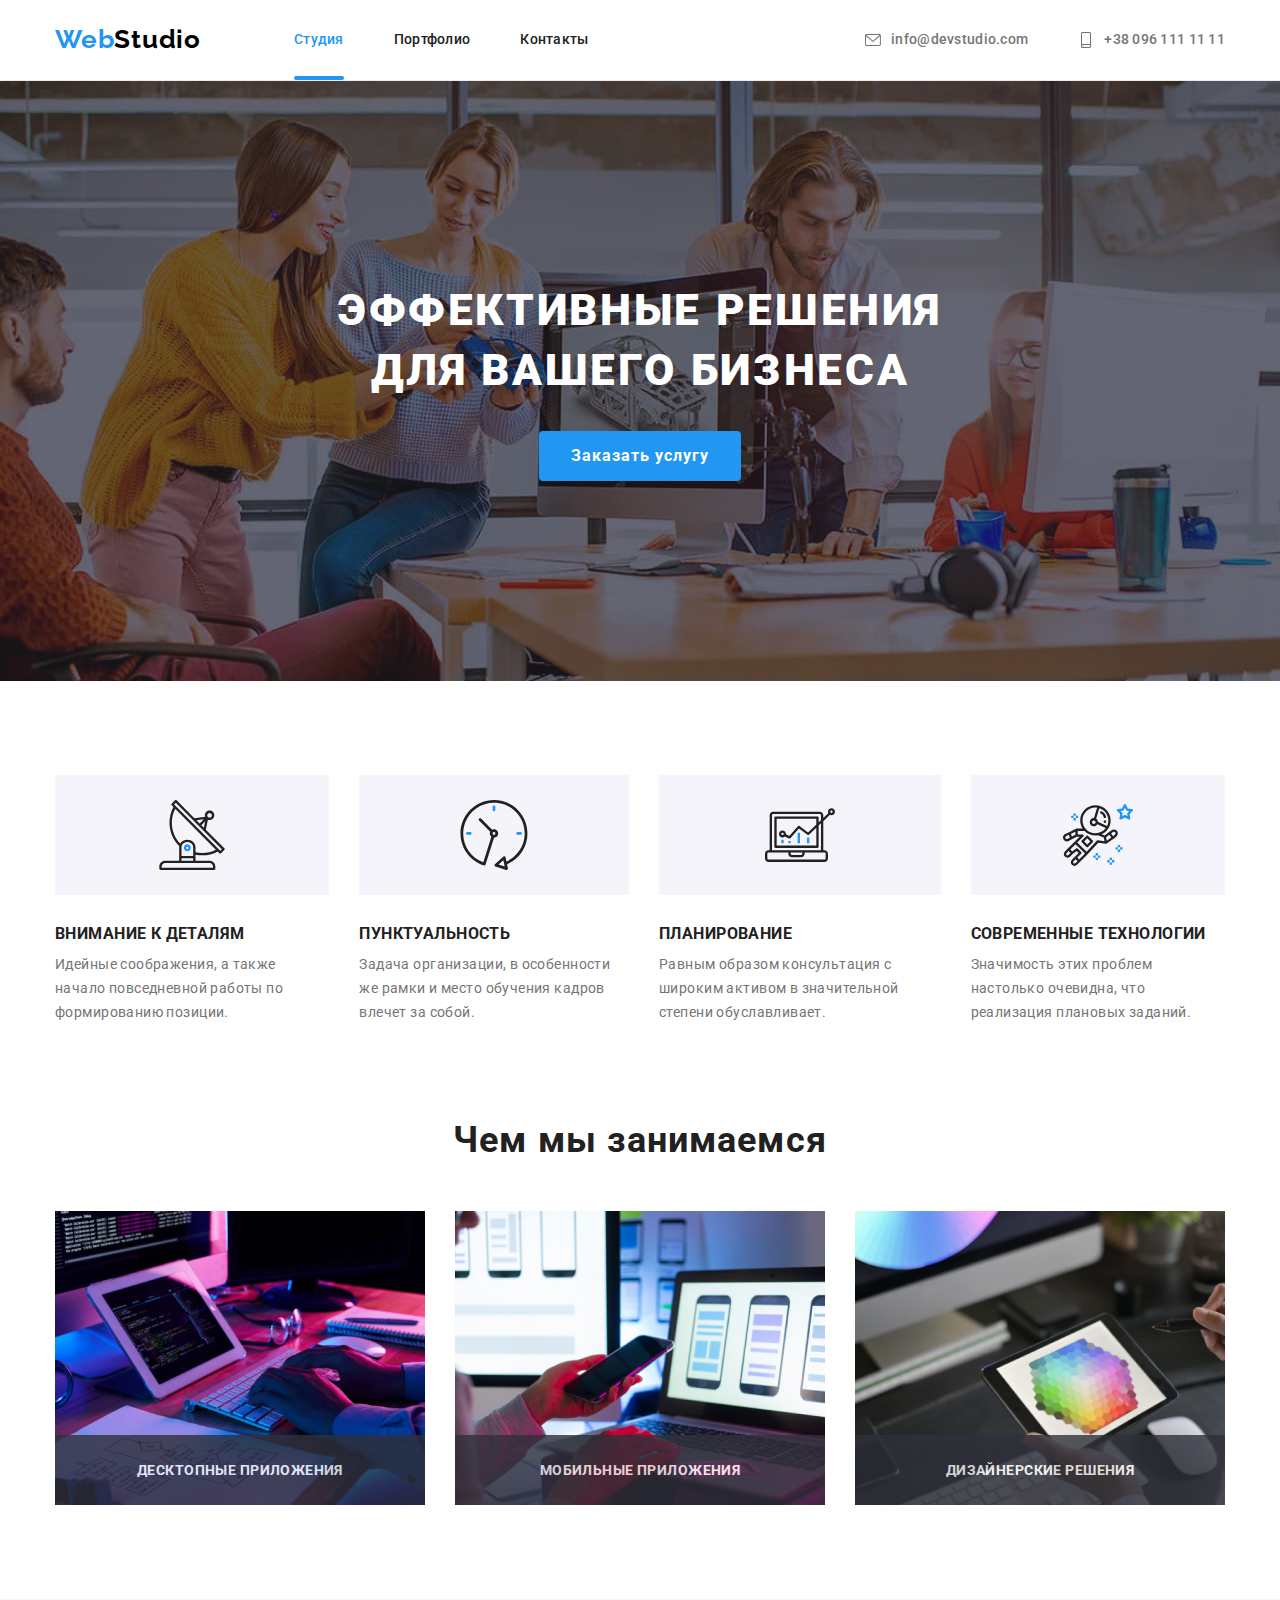
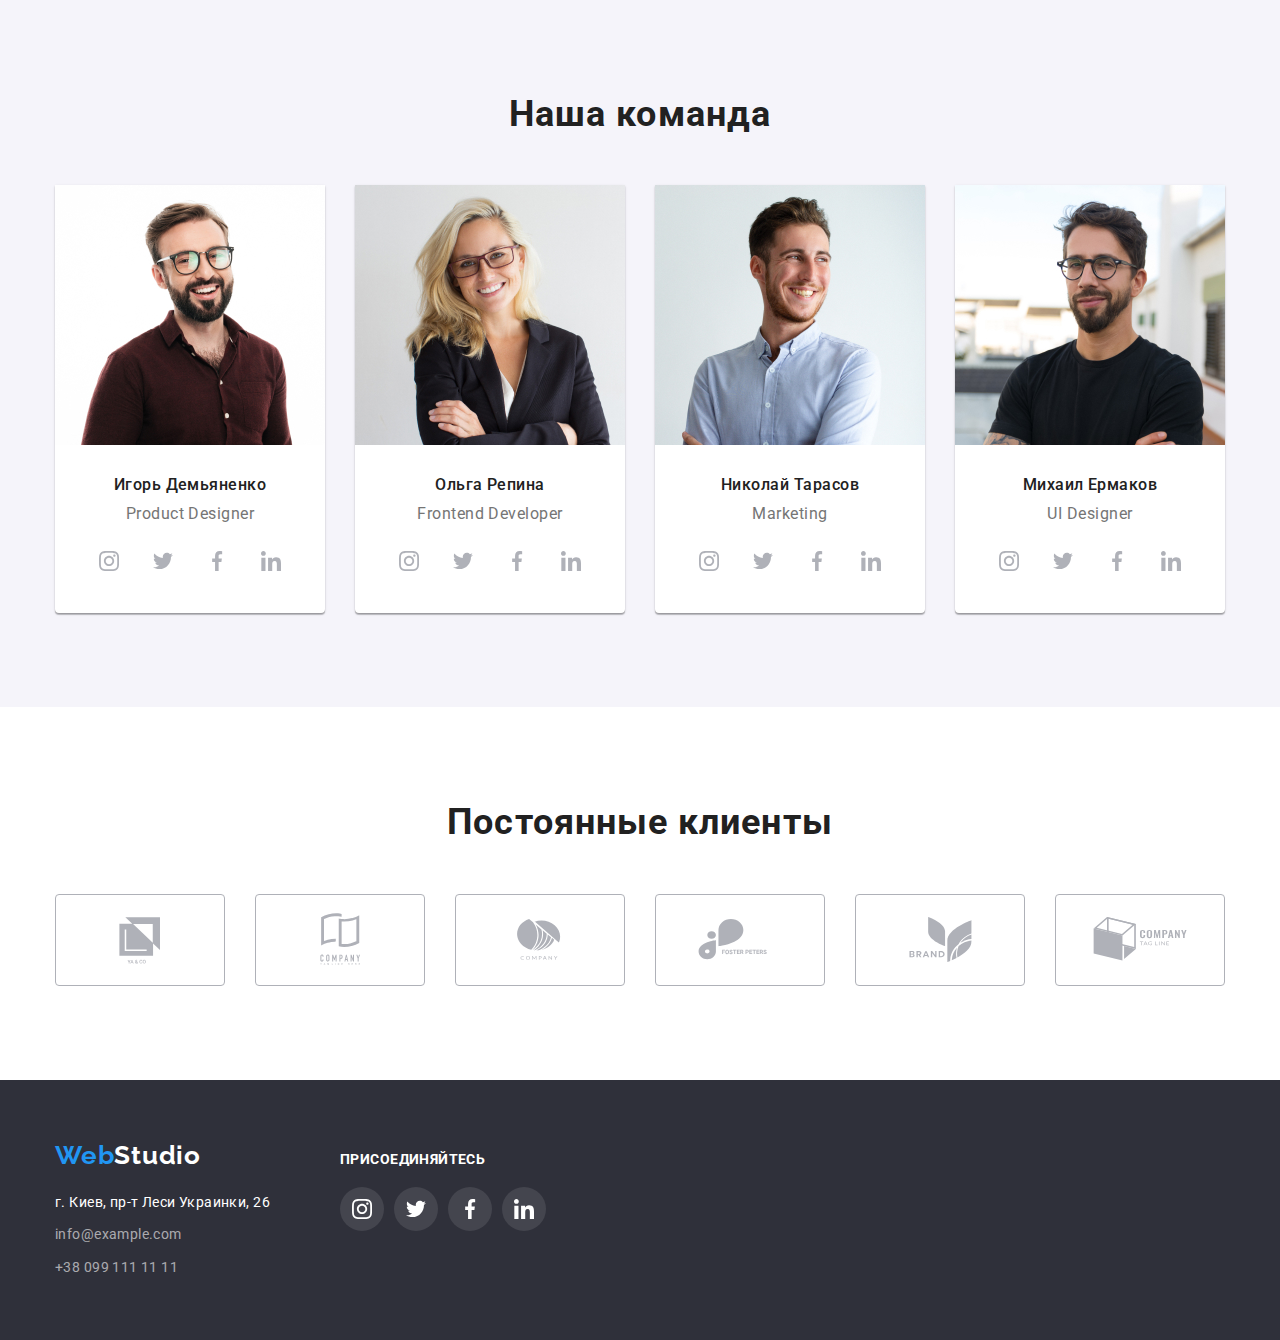
==== index.html @ cfa15c28 "transport date" ====
<!DOCTYPE html>
<html lang="en">
<head>
    <meta charset="UTF-8">
    <meta http-equiv="X-UA-Compatible" content="IE=edge">
    <meta name="viewport" content="width=device-width, initial-scale=1.0">
    <title>Document</title>
    <link rel="preconnect" href="https://fonts.googleapis.com">
    <link rel="preconnect" href="https://fonts.gstatic.com" crossorigin>
    <link rel="preconnect" href="https://fonts.gstatic.com" crossorigin><link href="https://fonts.googleapis.com/css2?family=Raleway:wght@700&family=Roboto:wght@400;500;700;900&display=swap" rel="stylesheet">
    <link rel="stylesheet" href="https://cdnjs.cloudflare.com/ajax/libs/modern-normalize/1.1.0/modern-normalize.min.css">
    <link rel="stylesheet" href="./css/style.css">
</head>
<body>
   
    
    <!-- Шапка сайта -->
        <header class="header">
            <div class="nav container">
                <nav>
                    <a href="./" class="logo logo-container">Web<span class="logo-black">Studio</span></a>
                
            
                <ul class="navi list">
                    <li class="item"><a href="./index.html" class="navi-link active">Студия</a></li>
                    <li class="item"><a href="./portfolio.html" class="navi-link">Портфолио</a></li>
                    <li class="item"><a href="" class="navi-link">Контакты</a></li>
                </ul>
            </nav>
                <ul class="contakts list">
                    <li class="item">
                        <a href="" class="contakts-link list"> 
                        <svg class="contakts-link-icon envelope"><use href="./images/symbol-defs.svg#envelope"></use></svg> info@devstudio.com</a>
                    </li>
                    <lI class="item">
                        <a href="" class="contakts-link list">
                            <svg class="contakts-link-icon smartphone"><use href="./images/symbol-defs.svg#smartphone"></use></svg>
                             +38 096 111 11 11</a>
                        </lI>
                </ul>
               
            </div>
    </header>
<main>

    <!-- Картинка з кнопкой -->
<section class="hero">
    <div class="container">
        <h1 class="hero-title">Эффективные решения для вашего бизнеса</h1>
    <button title="button" class="hero-button" data-modal-open>Заказать услугу</button>
    </div>
</section>

<!--  Токо текст -->
<section class="section">
<div class="container">
    <h2 class="section-title invisible">Особености</h2>
    <ul class="feature list">
        <li class="feature-item">
            <div class="feature-block"><svg class="feature-block-pictures"><use href="./images/symbol-defs.svg#antenna"></use></svg></div>
            <h3 class="feature-title">Внимание к деталям</h3>
            <p class="feature-tekst">Идейные соображения, а также начало повседневной работы по формированию позиции.</p>
        </li>
        <li class="feature-item">
            <div class="feature-block"><svg class="feature-block-pictures"><use href="./images/symbol-defs.svg#clock"></use></svg></div>
            <h3 class="feature-title">Пунктуальность</h3>
            <p class="feature-tekst">Задача организации, в особенности же рамки и место обучения кадров влечет за собой.</p>
        </li>
        <li class="feature-item">
            <div class="feature-block"><svg class="feature-block-pictures"><use href="./images/symbol-defs.svg#diagram"></use></svg></div>
            <h3 class="feature-title">Планирование</h3>
            <p class="feature-tekst">Равным образом консультация с широким активом в значительной степени обуславливает.</p>
        </li>
        <li class="feature-item">
            <div class="feature-block"><svg class="feature-block-pictures"><use href="./images/symbol-defs.svg#astronaut"></use></svg></div>
            <h3 class="feature-title">Современные технологии</h3>
            <p class="feature-tekst">Значимость этих проблем настолько очевидна, что реализация плановых заданий.</p>
        </li>
    </ul>
</div>

</section>
<!-- Заголовок і фотки -->
<section class="section works-section">
    <div class="container">
        <h2 class="section-title">Чем мы занимаемся</h2>
    <ul class="work list">
        <li class="work-item">
            <img src="./images/img1.1.jpg" alt="робота з компютером" width="370">
            <h3 class="work-text">Десктопные приложения</h3>
        </li>
        <li class="work-item">
            <img src="./images/img1.2.jpg" alt="робота з телефоном" width="370">
            <h3 class="work-text">Мобильные приложения</h3>
        </li>
        <li class="work-item">
            <img src="./images/img1.3.jpg" alt="робота з планшетом" width="370">
            <h3 class="work-text">Дизайнерские решения</h3>
        </li>
    </ul>
    </div>
</section>
<!--  Заголовок з фотками і текстом -->
<section class="section team-section">
    <div class="container">
    <h2 class="section-title">Наша команда</h2>
    <ul class="team list">
        <li class="team-person"><img src="./images/img2.1.jpg" alt="Фото мужчини" width="270">
            <div class="team-container">
                <h3 class="team-title">Игорь Демьяненко</h3>
                <p class="team-text">Product Designer</p>
                <ul class="team-link list">
                    <li class="team-link-list">
                        <a href="" class="social-link">
                        <svg class="team-link-icon"><use href="./images/symbol-defs.svg#instagram"></use></svg>
                    </a></li>
                    <li class="team-link-list">
                        <a href="" class="social-link">
                        <svg class="team-link-icon"><use href="./images/symbol-defs.svg#twitter"></use></svg>
                    </a></li>
                    <li class="team-link-list">
                        <a href="" class="social-link">
                        <svg class="team-link-icon"><use href="./images/symbol-defs.svg#facebook"></use></svg>
                    </a></li>
                    <li class="team-link-list">
                        <a href="" class="social-link">
                        <svg class="team-link-icon"><use href="./images/symbol-defs.svg#linkedin"></use></svg>
                    </a></li>
                </ul>
            </div>
            
        </li>
        <li class="team-person"><img src="./images/img2.2.jpg" alt="Фото женшини" width="270">
            <div class="team-container"><h3 class="team-title">Ольга Репина</h3>
            <p class="team-text">Frontend Developer</p>
            <ul class="team-link list">
                <li class="team-link-list">
                    <a href="" class="social-link">
                    <svg class="team-link-icon"><use href="./images/symbol-defs.svg#instagram"></use></svg>
                </a></li>
                <li class="team-link-list">
                    <a href="" class="social-link">
                    <svg class="team-link-icon"><use href="./images/symbol-defs.svg#twitter"></use></svg>
                </a></li>
                <li class="team-link-list">
                    <a href="" class="social-link">
                    <svg class="team-link-icon"><use href="./images/symbol-defs.svg#facebook"></use></svg>
                </a></li>
                <li class="team-link-list">
                    <a href="" class="social-link">
                    <svg class="team-link-icon"><use href="./images/symbol-defs.svg#linkedin"></use></svg>
                </a></li>
            </ul>
        </div>
        </li>
        <li class="team-person"><img src="./images/img2.3.jpg" alt="Фото мужчини" width="270">
            <div class="team-container"><h3 class="team-title">Николай Тарасов</h3>
            <p class="team-text">Marketing</p>
            <ul class="team-link list">
                <li class="team-link-list">
                    <a href="" class="social-link">
                    <svg class="team-link-icon"><use href="./images/symbol-defs.svg#instagram"></use></svg>
                </a></li>
                <li class="team-link-list">
                    <a href="" class="social-link">
                    <svg class="team-link-icon"><use href="./images/symbol-defs.svg#twitter"></use></svg>
                </a></li>
                <li class="team-link-list">
                    <a href="" class="social-link">
                    <svg class="team-link-icon"><use href="./images/symbol-defs.svg#facebook"></use></svg>
                </a></li>
                <li class="team-link-list">
                    <a href="" class="social-link">
                    <svg class="team-link-icon"><use href="./images/symbol-defs.svg#linkedin"></use></svg>
                </a></li>
            </ul>
        </div>
        </li>
        <li class="team-person"><img src="./images/img2.4.jpg" alt="Фото мужчини" width="270">
            <div class="team-container"><h3 class="team-title">Михаил Ермаков</h3>
            <p class="team-text">UI Designer</p>
            <ul class="team-link list">
                <li class="team-link-list">
                    <a href="" class="social-link">
                    <svg class="team-link-icon"><use href="./images/symbol-defs.svg#instagram"></use></svg>
                </a></li>
                <li class="team-link-list">
                    <a href="" class="social-link">
                    <svg class="team-link-icon"><use href="./images/symbol-defs.svg#twitter"></use></svg>
                </a></li>
                <li class="team-link-list">
                    <a href="" class="social-link">
                    <svg class="team-link-icon"><use href="./images/symbol-defs.svg#facebook"></use></svg>
                </a></li>
                <li class="team-link-list">
                    <a href="" class="social-link">
                    <svg class="team-link-icon"><use href="./images/symbol-defs.svg#linkedin"></use></svg>
                </a></li>
            </ul>
        </div>
        </li>
    </ul>
    </div>
</section>

<!--  Наши клиенти -->
<section class="section">
    <div class="container">
        <h2 class="section-title">Постоянные клиенты</h2>
    <ul class="clients list">
        <li class="clients-link">
            <a href="" class="clients-ref">
                <svg class="clients-link-icon"><use href="./images/symbol-defs.svg#Client1"></use></svg>
            </a>
        </li>
        <li class="clients-link"><a href="" class="clients-ref"><svg class="clients-link-icon"><use href="./images/symbol-defs.svg#Client2"></use></svg></a></li>
        <li class="clients-link"><a href="" class="clients-ref"><svg class="clients-link-icon"><use href="./images/symbol-defs.svg#Client3"></use></svg></a></li>
        <li class="clients-link"><a href="" class="clients-ref"><svg class="clients-link-icon"><use href="./images/symbol-defs.svg#Client4"></use></svg></a></li>
        <li class="clients-link"><a href="" class="clients-ref"><svg class="clients-link-icon"><use href="./images/symbol-defs.svg#Client5"></use></svg></a></li>
        <li class="clients-link"><a href="" class="clients-ref"><svg class="clients-link-icon"><use href="./images/symbol-defs.svg#Client6"></use></svg></a></li>
    </ul>
    </div>
</section>
<div class="backdrop is-hidden" data-modal>
    <div class="modal">
        <button class="button-close" data-modal-close>X</button>
    </div>
</div>

</main>
<footer class="footer">
    <div class="container adresa-link">
        <div>
        <a href="./" class="logo">Web<span class="logo-white">Studio</span></a>
        <address>
        <ul class="contakts list">
            <li class="contakts-item-adress"><a href="https://www.google.com/maps/place/Lesi+Ukrainky+Blvd,+26,+Kyiv,+Ukraina,+02000/@50.4265807,30.5383858,17z/data=!3m1!4b1!4m5!3m4!1s0x40d4cf0e033ecbe9:0x57a4dffefec77da0!8m2!3d50.4265807!4d30.5383858" target="_blank" rel="noreferrer noopener" class="contakts-footer adress list">г. Киев, пр-т Леси Украинки, 26</a></li>
            <li class="contakts-item"><a href="" class="contakts-footer list">info@example.com</a></li> 
            <li class="contakts-item"><a href="" class="contakts-footer list">+38 099 111 11 11</a></li>
        </ul>
    </address>
    </div>
        <div class="link"> 
        <p class="link-title">присоединяйтесь</p>
        <ul class="link-list list">
            <li class="link-list-item"><a href="" class="link-list-ref"><svg class="link-list-icon"><use href="./images/symbol-defs.svg#instagram"></use></svg></a></li>
            <li class="link-list-item"><a href="" class="link-list-ref"><svg class="link-list-icon"><use href="./images/symbol-defs.svg#twitter"></use></svg></a></li>
            <li class="link-list-item"><a href="" class="link-list-ref"><svg class="link-list-icon"><use href="./images/symbol-defs.svg#facebook"></use></svg></a></li>
            <li class="link-list-item"><a href="" class="link-list-ref"><svg class="link-list-icon"><use href="./images/symbol-defs.svg#linkedin"></use></svg></a></li>
        </ul>
        </div>
    </div>
    </footer>
    <script src="./modal.js"></script>
</body>
</html>
---- css/style.css ----
html{
    box-sizing: border-box;
}


:root{
    --primary-text-color: #212121;
    --second-text-color: #757575;
    --white-color: #FFFFFF;
    --acent-color: #2196F3;
    --logo-color: #000000;
    --bgc-color: #F5F4FA;
    --bgc-footer-color: #2F303A;
    --bgc-up-color: #2F303A;
}
/* Одиніз цветов логотипа #000000 */

/* Цвет основного текста #212121  */

/* Цвет вторичногоо текста  #757575 */

/* Цвет акцентированого текста #2196F3   */

/* Белий текст  #FFFFFF */

/* Акцентируваний фон #2196F3  */

/* Основной фон #F5F4FA */
h1,h2,h3,h4,h5,h6,p,ul,li,a{
    margin: 0;
    padding: 0;
}
body {
    color: var(--primary-text-color);
    background-color: var(--white-color);
    font-family: Roboto, sans-serif;
    font-size: 14px;
    letter-spacing: 0.03em;
    
}

.list{
    list-style: none;
    text-decoration: none;
}

.container{
    width: 1200px;
    padding-left: 15px;
    padding-right: 15px;
    /* outline: 2px red solid; */
    margin-left: auto;
    margin-right: auto;
    
}

/* Header */
.header{
    border-bottom: 1px solid #ECECEC;
}
.nav, header nav{
    display: flex;
}
/* logo */
.logo{
    color:  var(--acent-color);
    font-family: 'Raleway';
    font-weight: 700;
    font-size: 26px;
    line-height: 1.19;
    text-decoration: none;
    letter-spacing: 0.03em;
}


.logo-black{
    color: var(--logo-color);
    
}

.logo-container{
    margin-right: 93px;
}

header .logo{
    padding-top: 24px;
    padding-bottom: 25px;
}


/* site nav */
.navi{
    display: flex;
}

.navi-link{
    color: var(--primary-text-color);
    font-weight: 500;
    line-height: 1.14;
    letter-spacing: 0.02em;
    text-decoration: none;
    
    padding-top: 32px;
    padding-bottom: 32px;
    display: block;

    transition: color 250ms cubic-bezier(0.4, 0, 0.2, 1);
}


.navi-link:hover,
.navi-link:focus,
.contakts-link:hover,
.contakts-link:focus,
.active{
    color: var(--acent-color);
}

.active::after{
    display: inline-block;
    position: absolute;
    content: "";
    width: 100%;
    height: 4px;
    background-color: var(--acent-color);
    border-radius: 2px;
    bottom: 0;
    left: 0;

}

/* contakts list */
.header .contakts{
    display: flex;
    margin-left: auto;
}

.nav .item:not(:last-child){
    margin-right: 50px;
}

.contakts-link{
    color: var(--second-text-color);
    font-weight: 500;
    line-height: 1.14;
    letter-spacing: 0.02em;

    padding-top: 32px;
    padding-bottom: 32px;
    display: block;
    display: inline-flex;

    transition: color 250ms cubic-bezier(0.4, 0, 0.2, 1);
}

.contakts-link-icon{
width: 16px;
height: 16px;
fill: var(--second-text-color);
margin-right: 10px;

transition: fill 250ms cubic-bezier(0.4, 0, 0.2, 1);
}

.contakts-link:hover .contakts-link-icon,
.contakts-link:focus .contakts-link-icon
{
    fill: var(--acent-color);
}

.item{
    display: flex;
    position: relative;
}

/* Footer */

.footer{
    background-color: var(--bgc-footer-color);
    padding-top: 60px;
    padding-bottom: 60px;
    display: flex;
}

.logo-white{
    color: var(--white-color);
}

.opis {
    color: rgba(255, 255, 255, 0.6);
    line-height: 1.71;
    letter-spacing: 0.03em;
}

.contakts-footer{
    color: rgba(255, 255, 255, 0.6);
    font-style: normal;
    line-height: 1.71;
    letter-spacing: 0.03em;
}

.adress{
    color: var(--white-color);
}


/* Index */



/* hero */
.hero{
    background-color: var(--bgc-up-color);
    color: var(--white-color);
    max-width: 1600px;
    margin-left: auto;
    margin-right: auto;
    text-align: center;
    padding: 200px 0;
    /* background-image: url(../images/hero.jpg); */
    background-image: linear-gradient(to right, rgba(47, 48, 58, 0.4), rgba(47, 48, 58, 0.4)), url(../images/hero.jpg);
    background-size: cover;
    background-repeat: no-repeat;
    background-position: center;

}

.hero-title{
font-weight: 900;
font-size: 44px;
line-height: 1.36; 
letter-spacing: 0.06em;
text-transform: uppercase;
margin-left: auto;
margin-right: auto;
width: 696px;
}
.hero-button{
    color: var(--white-color);
    background-color: var(--acent-color);

    font-family: 'Roboto';
font-weight: 700;
font-size: 16px;
line-height: 1.88;
display: flex;
align-items: center;
text-align: center;
letter-spacing: 0.06em;
cursor: pointer;

display: inline-block;
border-radius: 4px;
padding: 10px 32px;
border: 0px;
min-width: 200px;
margin-top: 30px;
}
/* section */

.section-title{
    font-weight: 700;
    font-size: 36px;
    line-height: 1.17;
    text-align: center;
    letter-spacing: 0.03em;
}

.section{
    padding: 94px 0;
}


/* feature */

.feature{
    display: flex;
}

.feature-item:not(:last-child){
    margin-right: 30px;
}

.invisible{
        position: absolute;
        width: 1px;
        height: 1px;
        margin: -1px;
        border: 0;
        padding: 0;
        
        white-space: nowrap;
        clip-path: inset(100%);
        clip: rect(0 0 0 0);
        overflow: hidden;
}

.feature-title{
font-weight: 700;
line-height: 1.14;
text-transform: uppercase;
}

.feature-tekst{
color: var(--second-text-color);
line-height: 1.71;

margin-top: 10px;
}

.feature-block{
    height: 120px;
    margin-bottom: 30px;
    display: flex;
    justify-content: center;
    align-items: center;
    background-color: var(--bgc-color);
}

.feature-block-pictures{
    width: 70px;
    height: 70px;
}
/* work */

.work{
    margin-top: 50px;
    display: flex;
}

.work-item:not(:last-child){
    margin-right: 30px;
}

.works-section{
    padding-top: 0px;
}

img{
    display: block;
    max-width: 100%;
    height: auto;
}
.work-item{
    position: relative;
}
.work-text{
display: flex;
align-items: center;
justify-content: center;
    position: absolute;
width: 100%;
height: 70px;
background-color: var(--bgc-footer-color);
bottom: 0;
left: 0;
opacity: 0.8;

font-family: 'Roboto';
font-style: normal;
font-weight: 700;
font-size: 14px;
line-height: 16px;
letter-spacing: 0.03em;
text-transform: uppercase;

color: var(--white-color);
}

/* Team */

.team-section{
    background-color: var(--bgc-color);
}
.team{
    display: flex;
    margin-top: 50px;
}

.team-title{
font-weight: 500;
font-size: 16px;
line-height: 1.19;
text-align: center;
letter-spacing: 0.03em;
}

.team-container{
padding-top: 30px;
padding-bottom: 30px;
}

.team-text{
    color: var(--second-text-color);
font-size: 16px;
line-height: 1.19;
text-align: center;
letter-spacing: 0.03em;

margin-top: 10px;
} 







/* Portfolio */





.portfolio-button{
    color: var(--primary-text-color);
    background-color:var(--bgc-color);
    cursor: pointer;
    font-family: Roboto;
    font-weight: 500;
    font-size: 16px;
    line-height: 1.6;
    text-align: center;
    letter-spacing: 0.03em;

    border-radius: 4px;
    padding: 6px 22px;
    border: 0px;

    transition: background-color 250ms cubic-bezier(0.4, 0, 0.2, 1), color 250ms cubic-bezier(0.4, 0, 0.2, 1), box-shadow 250ms cubic-bezier(0.4, 0, 0.2, 1);
   }

   .portfolio-item:not(:last-child){
    margin-right: 8px;
   }
   
   .portfolio-button:hover,
   .portfolio-button:focus{
       color: var(--white-color);
    background-color:var(--acent-color);
    box-shadow: 0px 3px 1px rgba(0, 0, 0, 0.1), 0px 1px 2px rgba(0, 0, 0, 0.08), 0px 2px 2px rgba(0, 0, 0, 0.12);
   }
   .galery{
    display: flex;
    flex-wrap: wrap;
    margin-top: 50px;
    gap: 30px;
   }

   .galery-link{
    display: block;
    transition: box-shadow 250ms cubic-bezier(0.4, 0, 0.2, 1);
   }

   .galery-link:hover,
   .galery-link:focus{
    box-shadow: 0px 1px 1px rgba(0, 0, 0, 0.12), 0px 4px 4px rgba(0, 0, 0, 0.06), 1px 4px 6px rgba(0, 0, 0, 0.16);
   }
   .galery-title{
    color: var(--primary-text-color);
   font-weight: 700;
   font-size: 18px;
   line-height: 2;
   letter-spacing: 0.06em;
   }
   
   .galery-text{
    color: var(--second-text-color);
   font-size: 16px;
   line-height: 1.88;
   letter-spacing: 0.03em;

   margin-top: 4px;
   }

   .galery-link:hover .galery-img-text,
   .galery-link:focus .galery-img-text{
    opacity: 0.9;
    transform: translateY(0%);  
   }
   .galery-img-box{
    position: relative;
    overflow: hidden;
   }


   .galery-img-text{
    position: absolute;
    width: 100%;
    height: 294px;
    background-color: var(--acent-color);
    top: 0;
    padding: 63px 24px;
    transform: translateY(100%);
    transition: 250ms cubic-bezier(0.4, 0, 0.2, 1);
    
    font-family: 'Roboto';
    font-style: normal;
    font-weight: 400;
    font-size: 18px;
    line-height: 156%;
    letter-spacing: 0.03em;
    
    color: #FFFFFF;
   }

   .team-person{
    /* outline: 1px red solid; */
    background-color: var(--white-color);
    box-shadow: 0px 1px 3px rgba(0, 0, 0, 0.12), 0px 1px 1px rgba(0, 0, 0, 0.14), 0px 2px 1px rgba(0, 0, 0, 0.2);
    border-radius: 0px 0px 4px 4px;
   }
   .team-person:not(:last-child){
    margin-right: 30px;
   }

   .portfolio{
    display: flex;
    justify-content: center;
    /* outline: 2px red solid; */
   }

   .galery-box:nth-child(3n){
    margin-right: 0px;
   }

   .galery-box-text{
    /* outline: 2px red solid; */
    padding: 20px 24px;
    border-left: 1px solid #EEEEEE;
    border-right: 1px solid #EEEEEE;
    border-bottom: 1px solid #EEEEEE;
   }

   .mtop{
    margin-top: 94px;
   }

   .contakts-item{
    margin-top: 9px;
   }

   .contakts-item-adress{
    margin-top: 20px;
   }

   .team-link-list{
    height: 44px;
    width: 44px;
   }

   .social-link{
    display: flex;
    align-items: center;
    justify-content: center;
    border-radius: 50%;
    width: 100%;
    height: 100%;
    color: #AFB1B8;
    background-color: var(--white-color);

    transition: background-color 250ms cubic-bezier(0.4, 0, 0.2, 1), color 250ms cubic-bezier(0.4, 0, 0.2, 1);
   }

   .social-link:hover,
   .social-link:focus{
    color: #FFFFFF;
    background-color: var(--acent-color);
   }

   .team-link-icon{
    fill: currentColor;
    width: 20px;
    height: 20px;
   }

   .team-link{
    justify-content: center;
    gap: 10px;
    display: flex;
    gap: 10px;
    margin-top: 16px;
   }


   .clients-link{
    box-sizing: border-box;
    margin-top: 50px;

   }



   .clients-link + .clients-link{
    margin-left: 30px;
   }

   .clients-link-icon{
    height: 92px;
    width: 170px;
    fill: currentColor;
   }
   .clients-ref{
    display: flex;
    color: #AFB1B8;
    border: 1px solid #AFB1B8;
    border-radius: 4px;
    width: 170px;
    height: 92px;
    justify-content: center;
    align-items: center;

    transition: border-color 250ms cubic-bezier(0.4, 0, 0.2, 1), color 250ms cubic-bezier(0.4, 0, 0.2, 1);
   }
   .clients-ref:hover,
   .clients-ref:focus{
    color: var(--acent-color);
    border-color: var(--acent-color);
   }

   .clients{
    display: flex;
   }

   .adresa-link{
    align-items: baseline;
    display: flex;
   }

   .link{
    margin-left: 70px;
   }

   .link-title{
    font-family: 'Roboto';
font-style: normal;
font-weight: 700;
font-size: 14px;
line-height: 16px;
letter-spacing: 0.03em;
text-transform: uppercase;

color: #FFFFFF;


   }

   .link-list{
    display: flex;
    justify-content: center;
    align-items: center;
    margin-top: 20px;
   }

   .link-list-item{
    display: flex;
    height: 44px;
    width: 44px;
    background-size: 20px;
    background-repeat: no-repeat;
    background-position: center;
   }

   .link-list-ref{
    display: flex;
    height: 100%;
    width: 100%;
    justify-content: center;
    align-items: center;
    border-radius: 50%;
    background-color: rgba(255, 255, 255, 0.1);

    transition: background-color 250ms cubic-bezier(0.4, 0, 0.2, 1);
   }

   .link-list-ref:hover,
   .link-list-ref:focus{
    background-color: var(--acent-color);
   }

   .link-list-item + .link-list-item{
    margin-left: 10px;
   }

   .link-list-icon{
    display: flex;
    width: 20px;
    height: 20px;
    fill: #FFFFFF;
    justify-content: center;
    align-items: center;
   }

   .backdrop{
    position: fixed;
    top: 0 ;
    left: 0;
    width: 100%;
    height: 100%;
    background-color: rgba(0, 0, 0, 0.2);

    opacity: 1;
    transition: opacity 250ms cubic-bezier(0.4, 0, 0.2, 1);
   }

   
   .backdrop.is-hidden{
    opacity: 0;
    pointer-events: none;
   }

   .backdrop.is-hidden .modal{
    transform: scale(1.1) translate(-50%, -50%);
   }


   .modal{
    min-width: 528px;
    min-height: 581px;
    background-color: var(--white-color);

    position: absolute;
    top: 50%;
    left: 50%;
    transform: scale(1) translate(-50%, -50%);
    transition: transform 250ms cubic-bezier(0.4, 0, 0.2, 1);
   }


   .button-close{
    box-sizing: border-box;

    position: absolute;
    right: 8px;
    top: 8px;
    width: 30px;
    height: 30px;
    border-radius: 50%;
    background-image: url(../images/Ellipse\ 1.svg);
    border: 1px solid rgba(0, 0, 0, 0.1);
    cursor: pointer;
   }
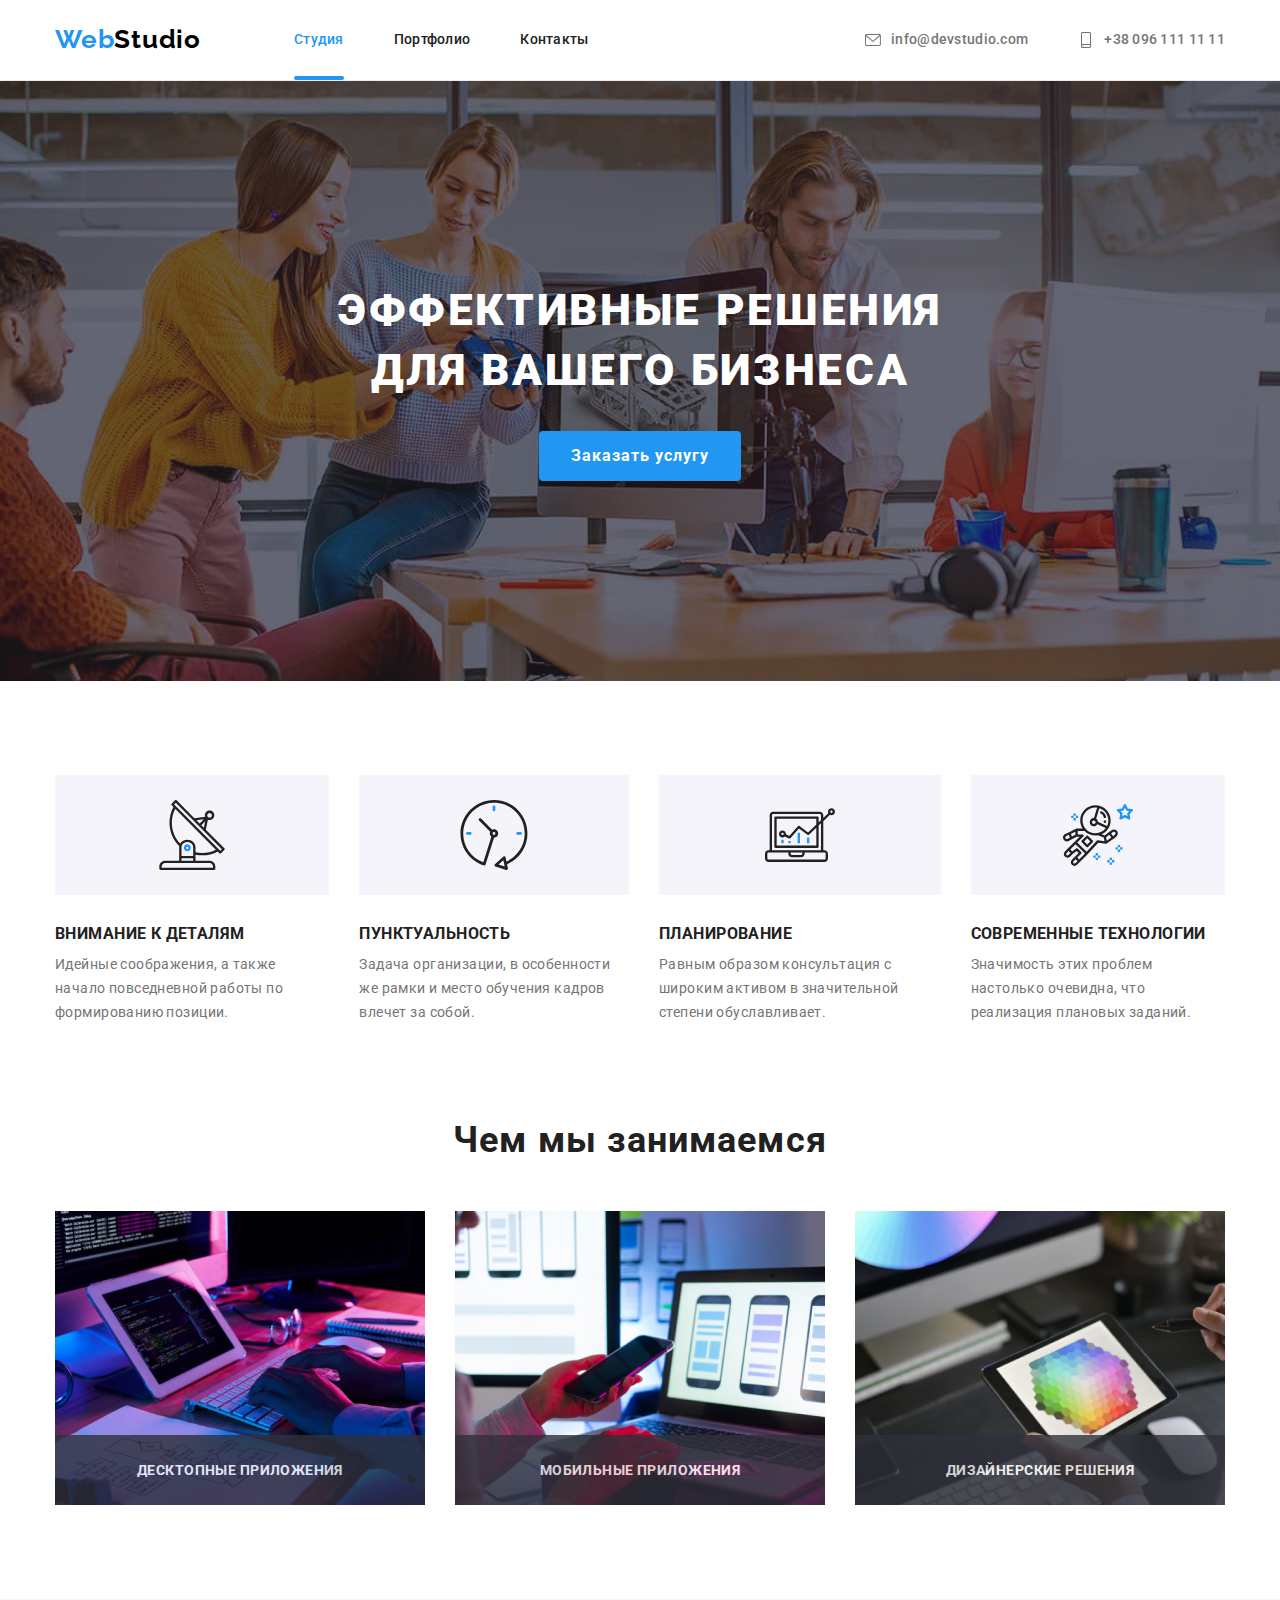
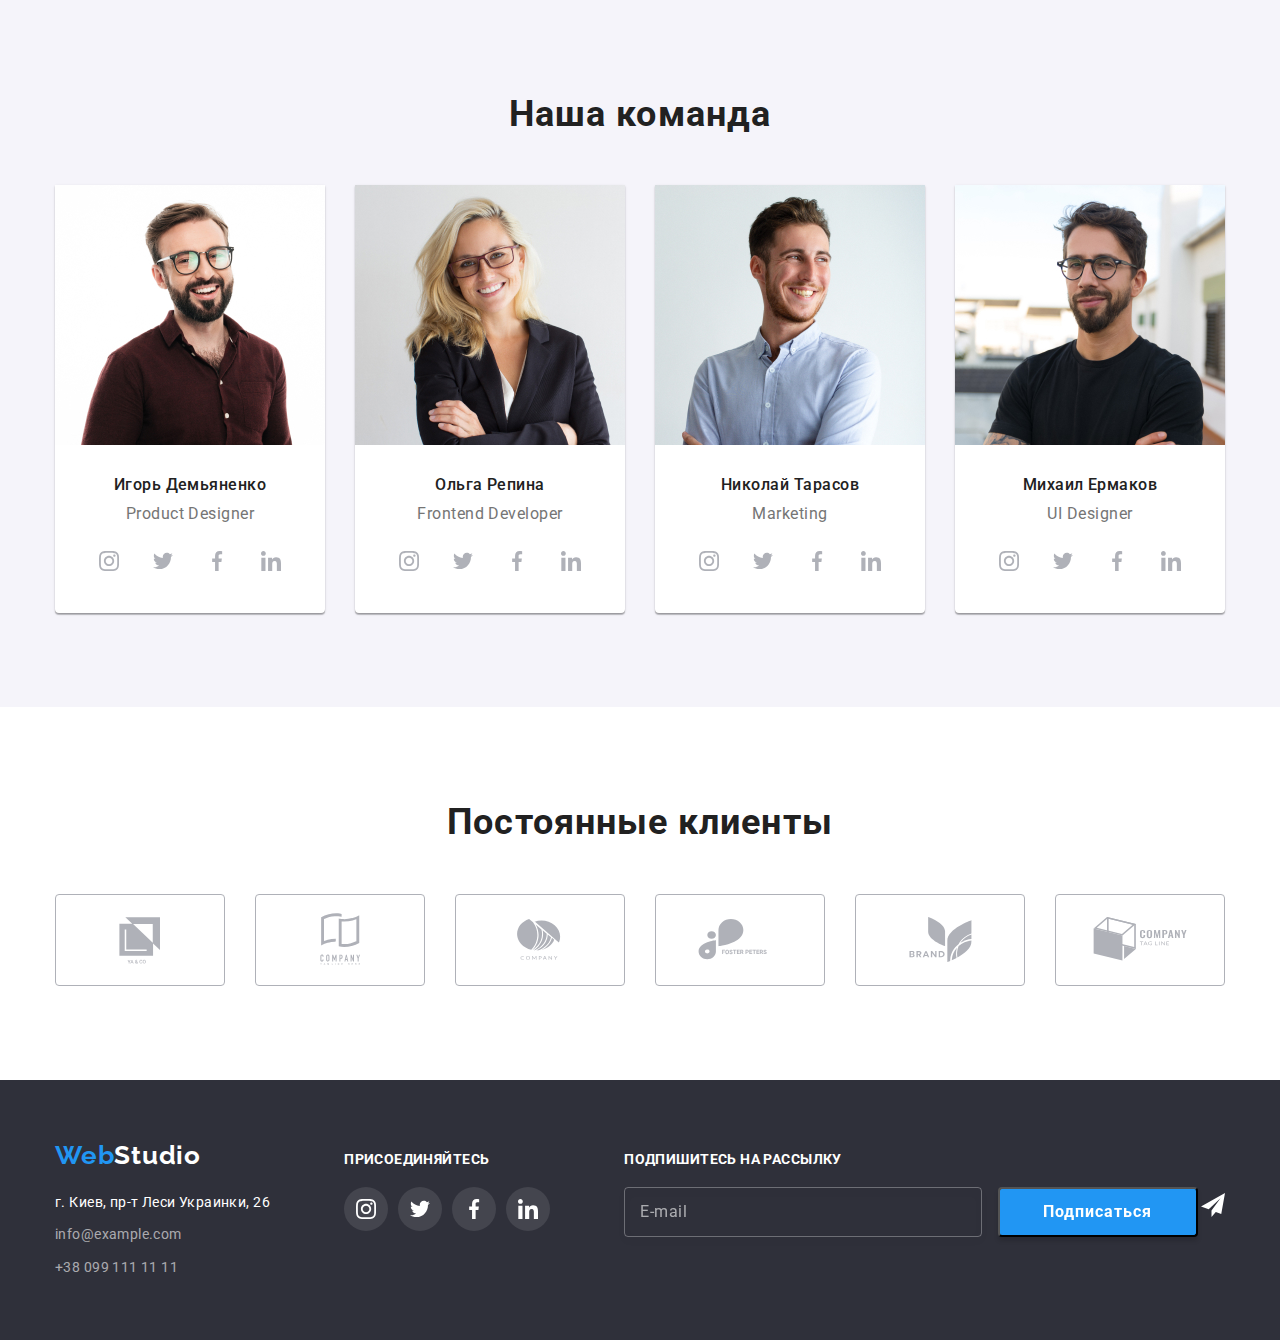
==== commit 68b63f08: "l,km" ====
--- a/index.html
+++ b/index.html
@@ -221,11 +221,48 @@
     </ul>
     </div>
 </section>
+
+
+
 <div class="backdrop is-hidden" data-modal>
     <div class="modal">
         <button class="button-close" data-modal-close>X</button>
+        <form class="form js-speaker-form" autocomplete="off">
+            <h2 class="form-title">Оставьте свои данные, мы вам перезвоним</h2>
+
+            <div class="form-field">
+            <label  for="name" class="form-label">Имя</label>
+            <input class="form-input" type="text" name="user-name" id="name" autofocus />
+            </div>
+
+            <div class="form-field">
+            <label for="tel">Телефон</label>
+            <input type="tel" name="tel" id="tel">
+            </div>
+            <div class="form-field">
+            <label for="mail">Почта</label>
+            <input type="email" name="mail" id="mail" autocomplete="on">
+            </div>
+
+            <div class="form-field">
+            <label for="comment">Комментарий</label>
+            <textarea name="comment" id="comment" cols="44" rows="12" placeholder="Введите текст"></textarea>
+            </div>
+            
+            <div class="">
+            <input type="checkbox" name="policy" id="policy">
+            <label for="policy">Соглашаюсь с рассылкой и принимаю Условия договора</label>
+            </div>
+
+            <div class="">
+            <button type="submit">Отправить</button>
+            </div>
+        </form>
     </div>
 </div>
+
+
+
 
 </main>
 <footer class="footer">
@@ -249,8 +286,33 @@
             <li class="link-list-item"><a href="" class="link-list-ref"><svg class="link-list-icon"><use href="./images/symbol-defs.svg#linkedin"></use></svg></a></li>
         </ul>
         </div>
+        <div class="FooterForm">
+            <h2 class="FooterForm-title">Подпишитесь на рассылку</h2>
+            <form class="FoterForm-box">
+                <input type="text" id="mail" class="FoterForm-input">
+                <label for="mail" class="FooterForm-text">E-mail</label>
+                <button type="submit" class="FooterForm-button">Подписаться</button>
+                <span><svg class="iccon"><use href="./images/iconsend.svg#"></use></svg></span>
+                
+            </form>
+        </div>
     </div>
     </footer>
     <script src="./modal.js"></script>
+    <script>
+        (() => {
+            document
+                .querySelector('.js-speaker-form')
+                .addEventListener('submit', e => {
+                    e.preventDefault();
+
+                    new FormData(e.currentTarget).forEach((value, name) =>
+                    console.log(`${name}: ${value}`),
+                    );
+
+                    e.currentTarget.reset();
+                });
+        })();
+    </script>
 </body>
 </html>--- a/css/style.css
+++ b/css/style.css
@@ -624,12 +624,10 @@
 
    .adresa-link{
     align-items: baseline;
-    display: flex;
-   }
-
-   .link{
-    margin-left: 70px;
-   }
+    justify-content: space-between;
+    display: flex;
+   }
+
 
    .link-title{
     font-family: 'Roboto';
@@ -739,4 +737,160 @@
     background-image: url(../images/Ellipse\ 1.svg);
     border: 1px solid rgba(0, 0, 0, 0.1);
     cursor: pointer;
-   }+   }
+
+   .button-close:hover{
+    border-color: var(--acent-color);
+
+   }
+
+   textarea{
+    resize: none;
+   }
+
+   .form{
+    width: 100%;
+    height:  100%;
+    /* outline: 1px solid tomato; */
+    margin-left: auto;
+    margin-right: auto;
+    padding: 40px;
+   }
+
+   .form-field{
+    margin-bottom: 10px;
+    display: flex;
+    flex-direction: column;
+    /* outline: 1px solid blue; */
+
+   }
+
+   .form-field input{
+    margin: 0;
+    padding: 6px 10px;
+    border-radius: 3px;
+   }
+
+   .form-field label{
+    margin-bottom: 4px;
+
+    font-family: 'Roboto';
+    font-style: normal;
+    font-weight: 400;
+    font-size: 12px;
+    letter-spacing: 0.01em;
+
+    color: var(--second-text-color);
+
+   }
+
+   .form-field textarea::placeholder {
+    font-family: 'Roboto';
+    font-style: normal;
+    font-weight: 400;
+    font-size: 12px;
+    line-height: 14px;
+    letter-spacing: 0.01em;
+    color: rgba(117, 117, 117, 0.5);
+    
+   }
+
+   .form-field textarea{
+    padding: 12px 16px;
+    width: 100%;
+    height: 120px;
+    margin-bottom: 10px;
+   }
+
+   .form-title{
+    margin-bottom: 12px;
+
+font-family: 'Roboto';
+font-style: normal;
+font-weight: 700;
+font-size: 20px;
+text-align: center;
+letter-spacing: 0.03em;
+
+color: var(--primary-text-color)
+
+   }
+
+   .FooterForm{
+    
+   }
+
+   .FooterForm-title{
+    margin-bottom: 20px;
+    font-family: 'Roboto';
+    font-style: normal;
+    font-weight: 700;
+    font-size: 14px;
+    line-height: 16px;
+    letter-spacing: 0.03em;
+    text-transform: uppercase;
+
+color: #FFFFFF;
+
+
+   }
+
+   .FoterForm-input{
+    
+    width: 358px;
+    height: 50px;
+    border: 1px solid rgba(255, 255, 255, 0.3);
+    filter: drop-shadow(0px 4px 4px rgba(0, 0, 0, 0.15));
+    border-radius: 4px;
+    background-color: rgba(33, 150, 243, 0)
+   }
+
+   .FooterForm-button{
+    width: 200px;
+    height: 50px;
+    background: #2196F3;
+    box-shadow: 0px 4px 4px rgba(0, 0, 0, 0.15);
+    border-radius: 4px;
+    margin-left: 12px;
+
+    font-family: 'Roboto';
+font-style: normal;
+font-weight: 700;
+font-size: 16px;
+line-height: 188%;
+
+text-align: center;
+letter-spacing: 0.06em;
+
+color: #FFFFFF;
+   }
+
+   .iccon{
+    width: 24px;
+    height: 24px;
+    fill: #FFFFFF;
+    color: #FFFFFF;
+   }
+
+.FooterForm-text{
+    position: absolute;
+    color: #ffffff;
+    top: 50%;
+    left: 16px;
+    transform: translateY(-50%);
+
+    font-family: 'Roboto';
+    font-style: normal;
+    font-size: 16px;
+    line-height: 125%;
+    align-items: center;
+    letter-spacing: 0.03em;
+
+    color: rgba(255, 255, 255, 0.6);
+
+
+}
+
+.FoterForm-box{
+    position: relative;
+}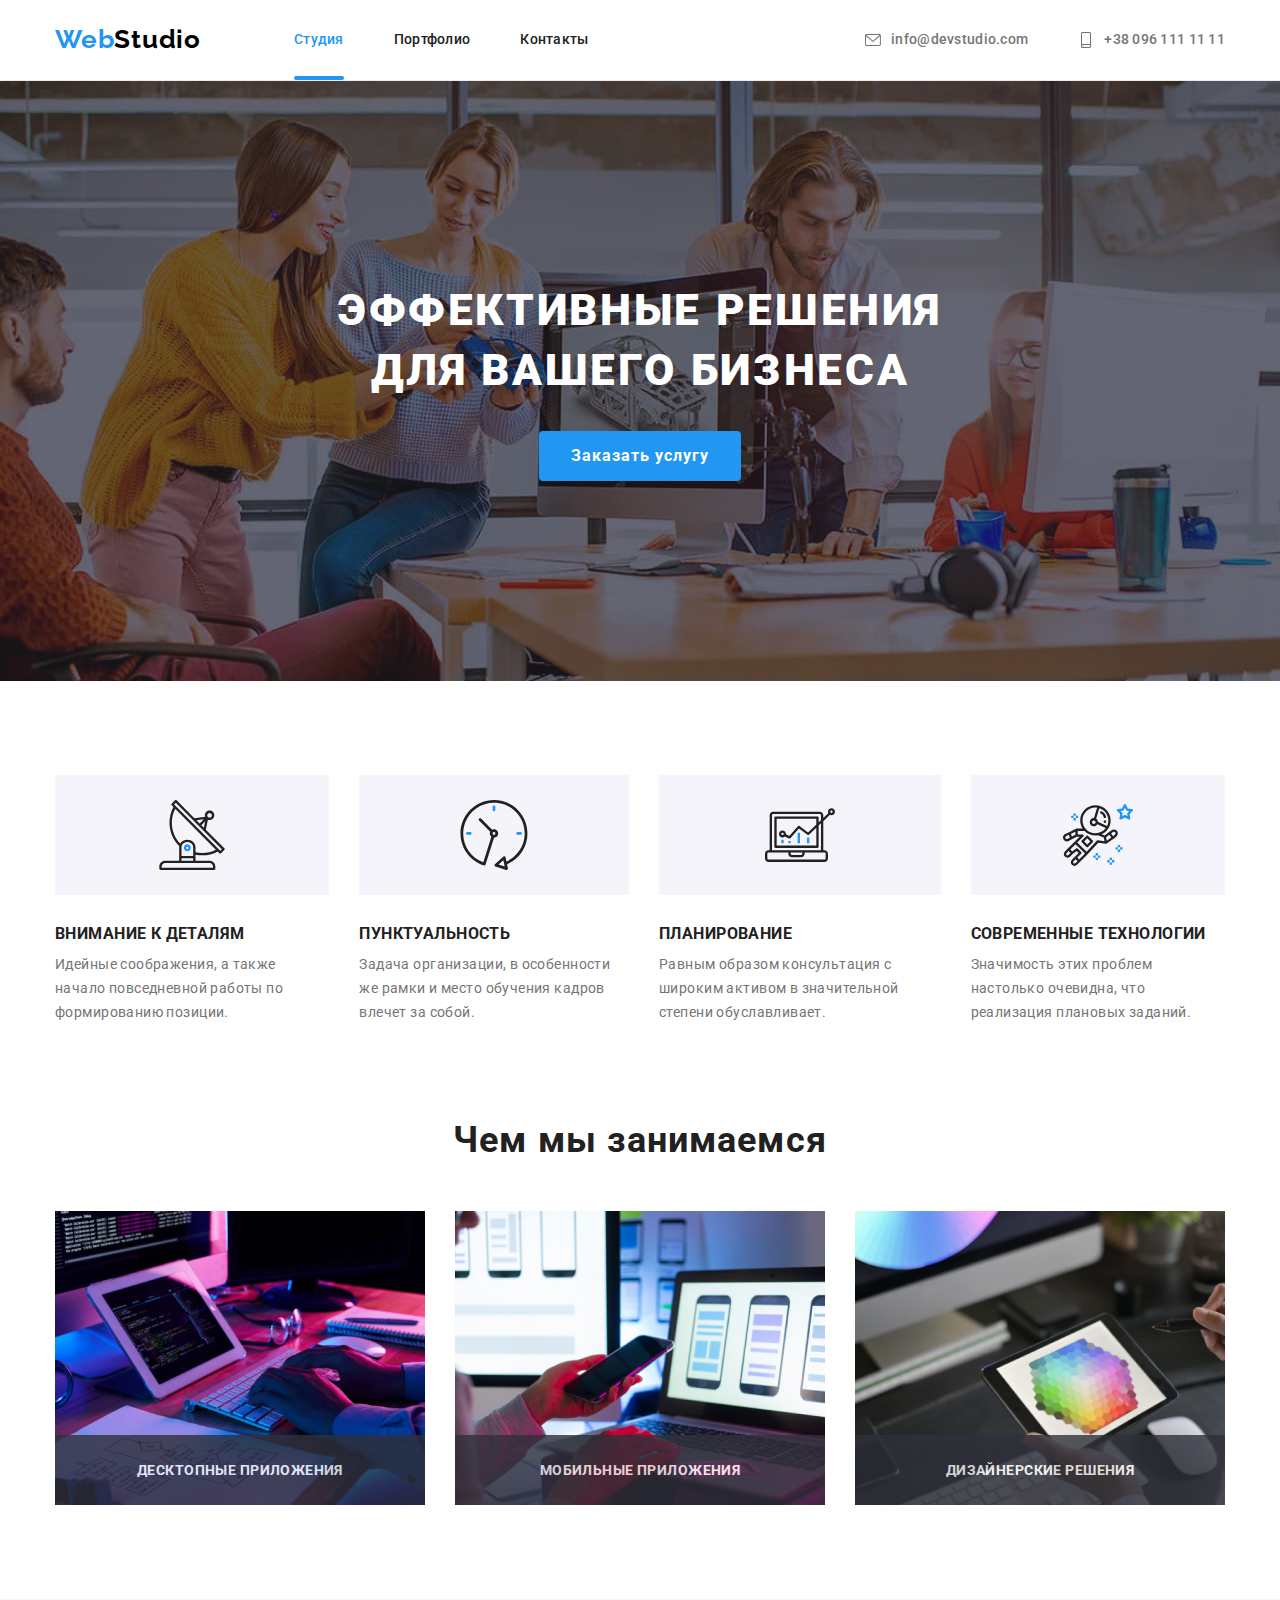
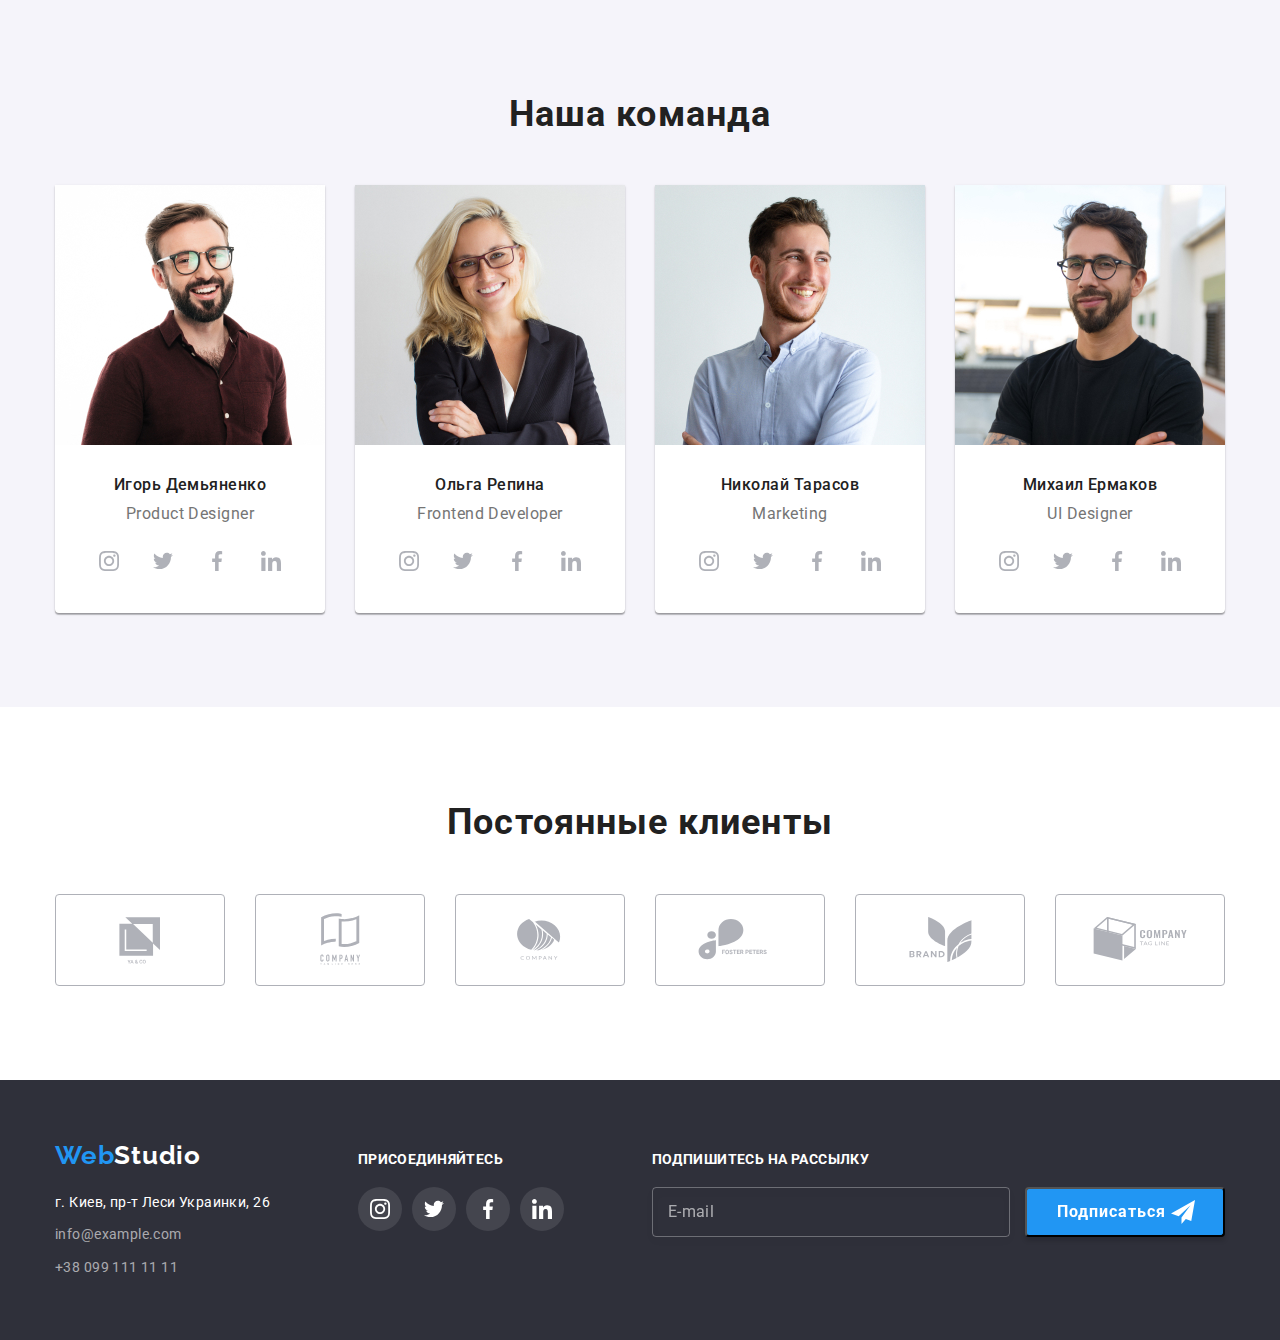
==== commit efbc8a44: "1nigth" ====
--- a/index.html
+++ b/index.html
@@ -249,13 +249,13 @@
             <textarea name="comment" id="comment" cols="44" rows="12" placeholder="Введите текст"></textarea>
             </div>
             
+            <div class="policy">
+            <input type="checkbox" name="policy" id="policy">
+            <label for="policy">Соглашаюсь с рассылкой и принимаю <a href="" class="text-link">Условия договора</a></label>
+            </div>
+
             <div class="">
-            <input type="checkbox" name="policy" id="policy">
-            <label for="policy">Соглашаюсь с рассылкой и принимаю Условия договора</label>
-            </div>
-
-            <div class="">
-            <button type="submit">Отправить</button>
+            <button type="submit" class="form-buton">Отправить</button>
             </div>
         </form>
     </div>
@@ -292,8 +292,6 @@
                 <input type="text" id="mail" class="FoterForm-input">
                 <label for="mail" class="FooterForm-text">E-mail</label>
                 <button type="submit" class="FooterForm-button">Подписаться</button>
-                <span><svg class="iccon"><use href="./images/iconsend.svg#"></use></svg></span>
-                
             </form>
         </div>
     </div>
--- a/css/style.css
+++ b/css/style.css
@@ -722,6 +722,7 @@
     left: 50%;
     transform: scale(1) translate(-50%, -50%);
     transition: transform 250ms cubic-bezier(0.4, 0, 0.2, 1);
+    
    }
 
 
@@ -755,6 +756,8 @@
     margin-left: auto;
     margin-right: auto;
     padding: 40px;
+    justify-content: center;
+    align-items: center;
    }
 
    .form-field{
@@ -846,6 +849,7 @@
    }
 
    .FooterForm-button{
+    position: relative;
     width: 200px;
     height: 50px;
     background: #2196F3;
@@ -853,23 +857,25 @@
     border-radius: 4px;
     margin-left: 12px;
 
-    font-family: 'Roboto';
-font-style: normal;
-font-weight: 700;
-font-size: 16px;
-line-height: 188%;
-
-text-align: center;
-letter-spacing: 0.06em;
-
-color: #FFFFFF;
-   }
-
-   .iccon{
+
+    font-weight: 700;
+    font-size: 16px;
+    line-height: 188%;
+    letter-spacing: 0.06em;
+    padding-right: 33px;
+    color: #FFFFFF;
+   }
+
+   .FooterForm-button::after{
+    position: absolute;
+    top: 50%;
+    transform: translateY(-50%);
+    right: 28px;
+    content: ' ';
+    display: block;
     width: 24px;
     height: 24px;
-    fill: #FFFFFF;
-    color: #FFFFFF;
+    background-image: url(../images/iconsend.svg);
    }
 
 .FooterForm-text{
@@ -893,4 +899,41 @@
 
 .FoterForm-box{
     position: relative;
+}
+
+.policy{
+    display: flex;
+    margin-top: 20px;
+    margin-left: auto;
+    margin-right: auto;
+    justify-content: center;
+    align-items: center;
+}
+
+.text-link{
+    color: var(--acent-color);
+
+}
+
+.form-buton{   
+    display: block;
+    margin-top: 40px; 
+    margin-left: auto;
+    margin-right: auto;
+    background: #188CE8;
+    box-shadow: 0px 4px 4px rgba(0, 0, 0, 0.15);
+    border-radius: 4px;
+    width: 200px;
+    height: 50px;
+
+
+    font-weight: 700;
+    font-size: 16px;
+    line-height: 188%;
+
+    align-items: center;
+    text-align: center;
+    letter-spacing: 0.06em;
+
+    color: #FFFFFF;
 }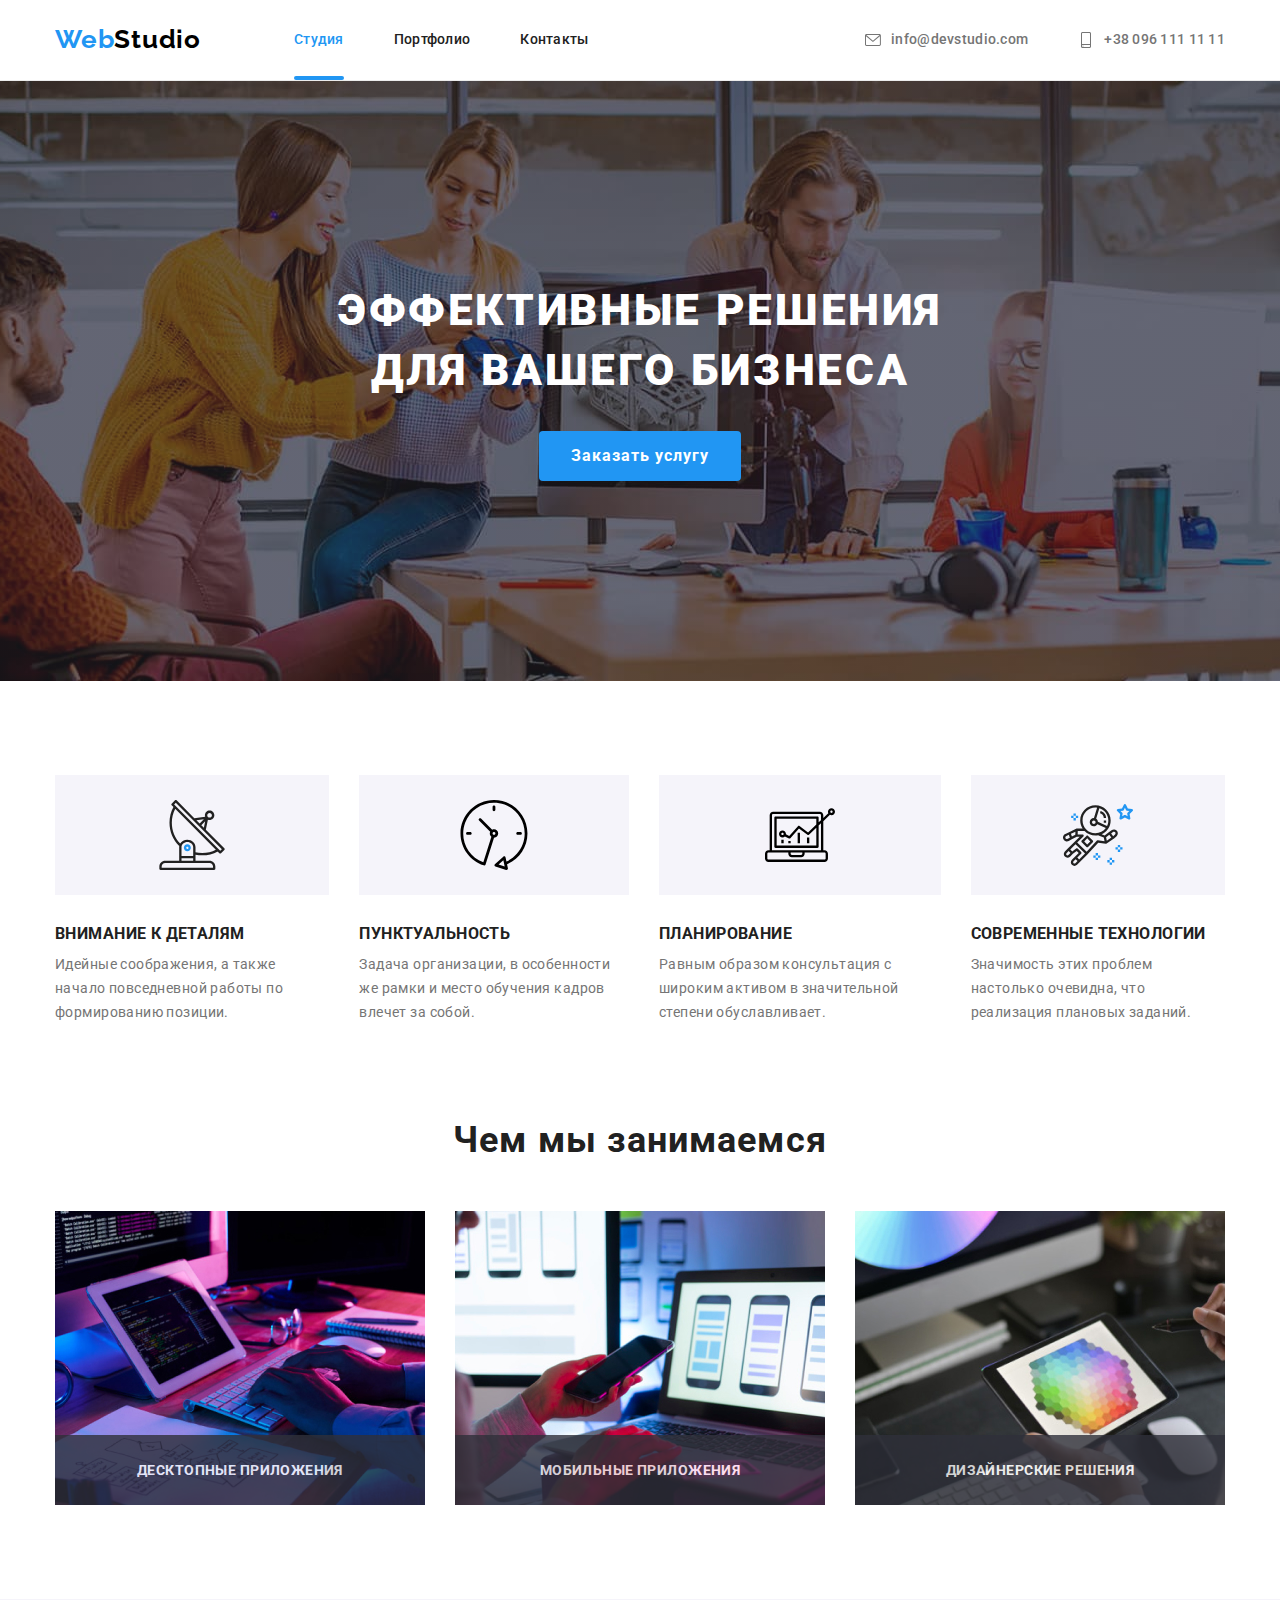
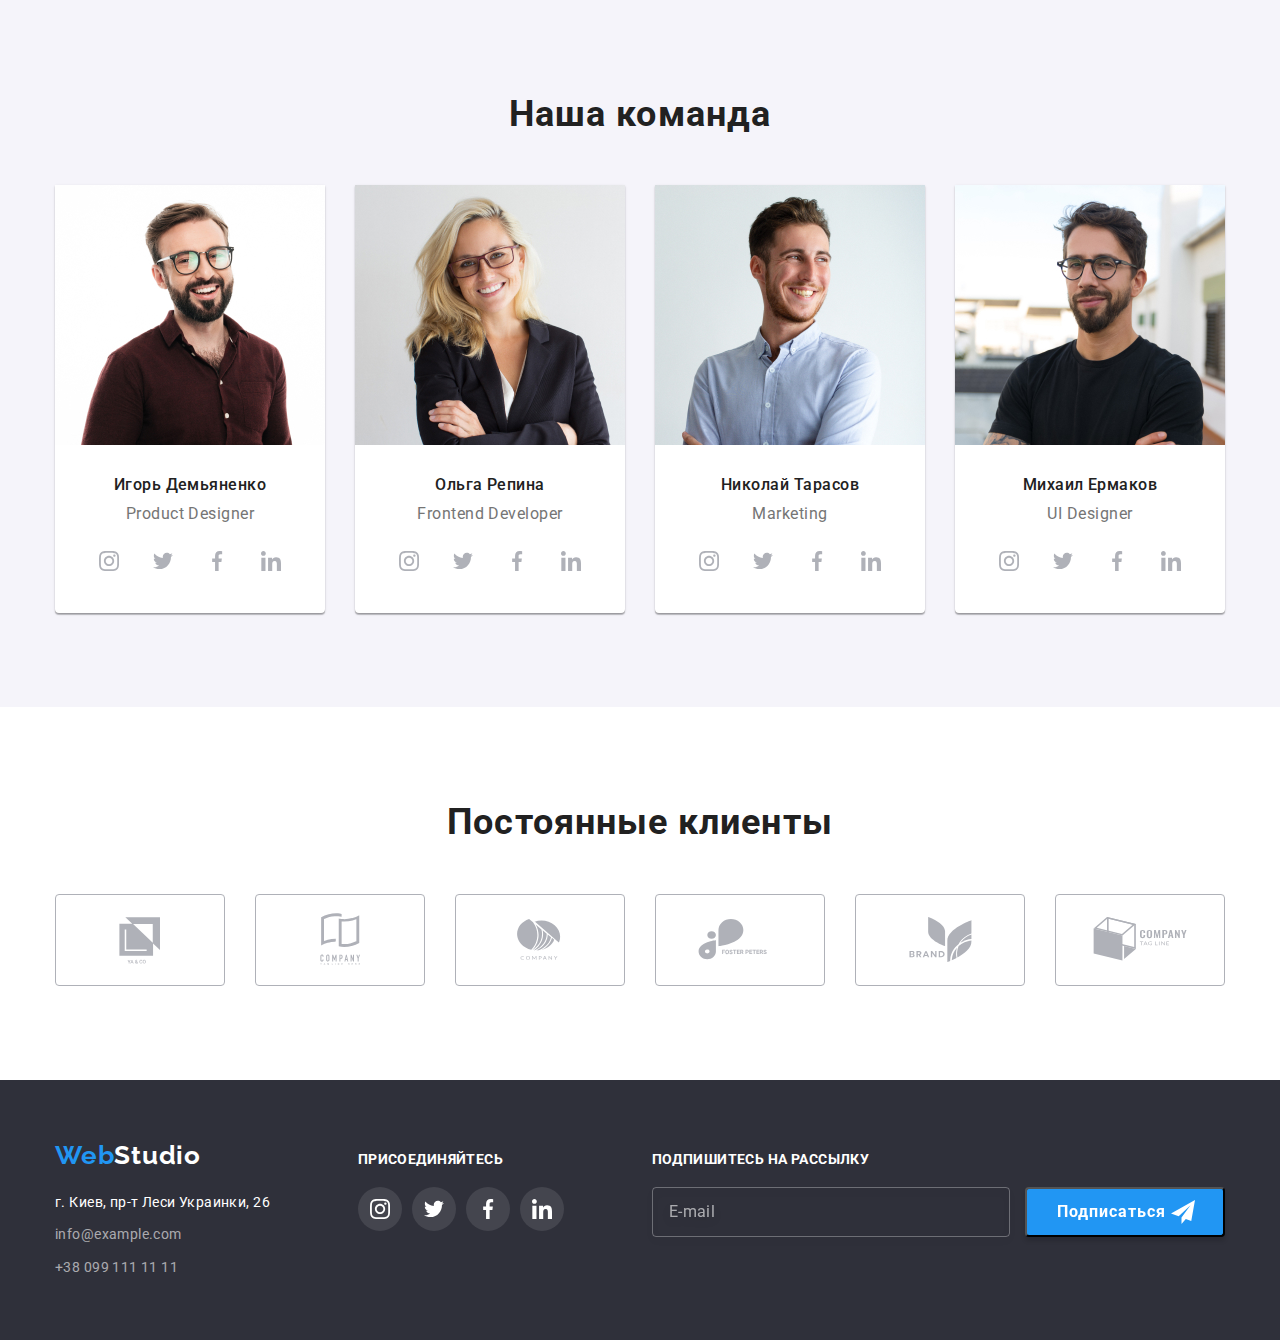
==== commit 671cac71: "1end" ====
--- a/index.html
+++ b/index.html
@@ -226,33 +226,45 @@
 
 <div class="backdrop is-hidden" data-modal>
     <div class="modal">
-        <button class="button-close" data-modal-close>X</button>
+        <button class="button-close" data-modal-close></button>
         <form class="form js-speaker-form" autocomplete="off">
             <h2 class="form-title">Оставьте свои данные, мы вам перезвоним</h2>
 
             <div class="form-field">
             <label  for="name" class="form-label">Имя</label>
             <input class="form-input" type="text" name="user-name" id="name" autofocus />
+            <span>
+                <svg class="form-icon"><use href="./images/symbol-defs.svg#person-form"></use></svg>
+                </span>
             </div>
 
             <div class="form-field">
             <label for="tel">Телефон</label>
-            <input type="tel" name="tel" id="tel">
+            <input  class="form-input" type="tel" name="tel" id="tel">
+            <span>
+                <svg class="form-icon"><use href="./images/symbol-defs.svg#phone-form"></use></svg>
+                </span>
             </div>
             <div class="form-field">
             <label for="mail">Почта</label>
-            <input type="email" name="mail" id="mail" autocomplete="on">
+            <input  class="form-input" type="email" name="mail" id="mail" autocomplete="on">
+            <span>
+            <svg class="form-icon"><use href="./images/symbol-defs.svg#email-form"></use></svg>
+            </span>
             </div>
 
             <div class="form-field">
             <label for="comment">Комментарий</label>
-            <textarea name="comment" id="comment" cols="44" rows="12" placeholder="Введите текст"></textarea>
+            <textarea  class="form-input" name="comment" id="comment" cols="44" rows="12" placeholder="Введите текст"></textarea>
             </div>
             
-            <div class="policy">
-            <input type="checkbox" name="policy" id="policy">
-            <label for="policy">Соглашаюсь с рассылкой и принимаю <a href="" class="text-link">Условия договора</a></label>
-            </div>
+            <!-- <div class="policy"> -->
+            <label class="policy">
+                <input type="checkbox" name="policy" class="checkbox">
+                <span class="icon"></span>
+                Соглашаюсь с рассылкой и принимаю<a href="" class="text-link">Условия договора</a>
+            </label>
+            <!-- </div> -->
 
             <div class="">
             <button type="submit" class="form-buton">Отправить</button>
@@ -289,8 +301,8 @@
         <div class="FooterForm">
             <h2 class="FooterForm-title">Подпишитесь на рассылку</h2>
             <form class="FoterForm-box">
-                <input type="text" id="mail" class="FoterForm-input">
-                <label for="mail" class="FooterForm-text">E-mail</label>
+                <input type="text" id="mail" placeholder="E-mail" class="FoterForm-input">
+                <!-- <label for="mail" class="FooterForm-text">E-mail</label> -->
                 <button type="submit" class="FooterForm-button">Подписаться</button>
             </form>
         </div>
--- a/css/style.css
+++ b/css/style.css
@@ -728,6 +728,8 @@
 
    .button-close{
     box-sizing: border-box;
+    background-color: #FFFFFF;
+    fill: #000000;
 
     position: absolute;
     right: 8px;
@@ -735,13 +737,17 @@
     width: 30px;
     height: 30px;
     border-radius: 50%;
-    background-image: url(../images/Ellipse\ 1.svg);
+    background-image: url(../images/closebutton.svg);
+
+    background-position: center;
+    background-repeat: no-repeat;
     border: 1px solid rgba(0, 0, 0, 0.1);
     cursor: pointer;
    }
 
    .button-close:hover{
-    border-color: var(--acent-color);
+    fill: #2196F3;
+    background-image: url(../images/closebuttonacent.svg);
 
    }
 
@@ -764,6 +770,7 @@
     margin-bottom: 10px;
     display: flex;
     flex-direction: column;
+    position: relative;
     /* outline: 1px solid blue; */
 
    }
@@ -772,6 +779,8 @@
     margin: 0;
     padding: 6px 10px;
     border-radius: 3px;
+    padding-left: 42px;
+    cursor: pointer;
    }
 
    .form-field label{
@@ -845,7 +854,19 @@
     border: 1px solid rgba(255, 255, 255, 0.3);
     filter: drop-shadow(0px 4px 4px rgba(0, 0, 0, 0.15));
     border-radius: 4px;
-    background-color: rgba(33, 150, 243, 0)
+    background-color: rgba(33, 150, 243, 0);
+    padding-left: 16px;
+   }
+
+   .FoterForm-input::placeholder{
+    color: rgba(255, 255, 255, 0.6);
+
+    font-family: 'Roboto';
+    font-style: normal;
+    font-size: 16px;
+    line-height: 125%;
+    align-items: center;
+    letter-spacing: 0.03em;
    }
 
    .FooterForm-button{
@@ -878,9 +899,8 @@
     background-image: url(../images/iconsend.svg);
    }
 
-.FooterForm-text{
+/* .FooterForm-text{
     position: absolute;
-    color: #ffffff;
     top: 50%;
     left: 16px;
     transform: translateY(-50%);
@@ -895,7 +915,7 @@
     color: rgba(255, 255, 255, 0.6);
 
 
-}
+} */
 
 .FoterForm-box{
     position: relative;
@@ -912,6 +932,7 @@
 
 .text-link{
     color: var(--acent-color);
+    margin-left: 2px;
 
 }
 
@@ -925,6 +946,7 @@
     border-radius: 4px;
     width: 200px;
     height: 50px;
+    cursor: pointer;
 
 
     font-weight: 700;
@@ -936,4 +958,57 @@
     letter-spacing: 0.06em;
 
     color: #FFFFFF;
+}
+
+.form-input:focus-within{
+    border: 1px solid #2196F3;
+    border-radius: 4px;
+}
+
+.form-input{
+    border: 1px solid rgba(33, 33, 33, 0.2);
+    border-radius: 4px;
+    padding: 42px;
+}
+
+.form-icon{
+ width: 18px;
+ height: 18px;
+ fill: var(--logo-color);
+ position: absolute;
+ top: 50%;
+ left: 12px;
+}
+
+.form-field:hover .form-icon,
+.form-field:focus-within .form-icon{
+    fill: var(--acent-color);
+}
+
+.checkbox{
+    appearance: none;
+    position: absolute;
+}
+
+.icon{
+    display: inline-block;
+    width: 15px;
+    height: 15px;
+
+
+    border: 2px solid var(--logo-color);
+    border-radius: 2px;
+    margin-right: 8px;
+    /* margin-right: 8px; */
+    
+}
+
+.checkbox:checked + .icon{
+    background-image: url(../images/iconcheck2.svg);
+    /* margin-right: 8px; */
+    background-color: #188CE8;
+    background-size: contain;
+    background-origin:border-box;
+    border-color: transparent;
+    margin-right: 8px;
 }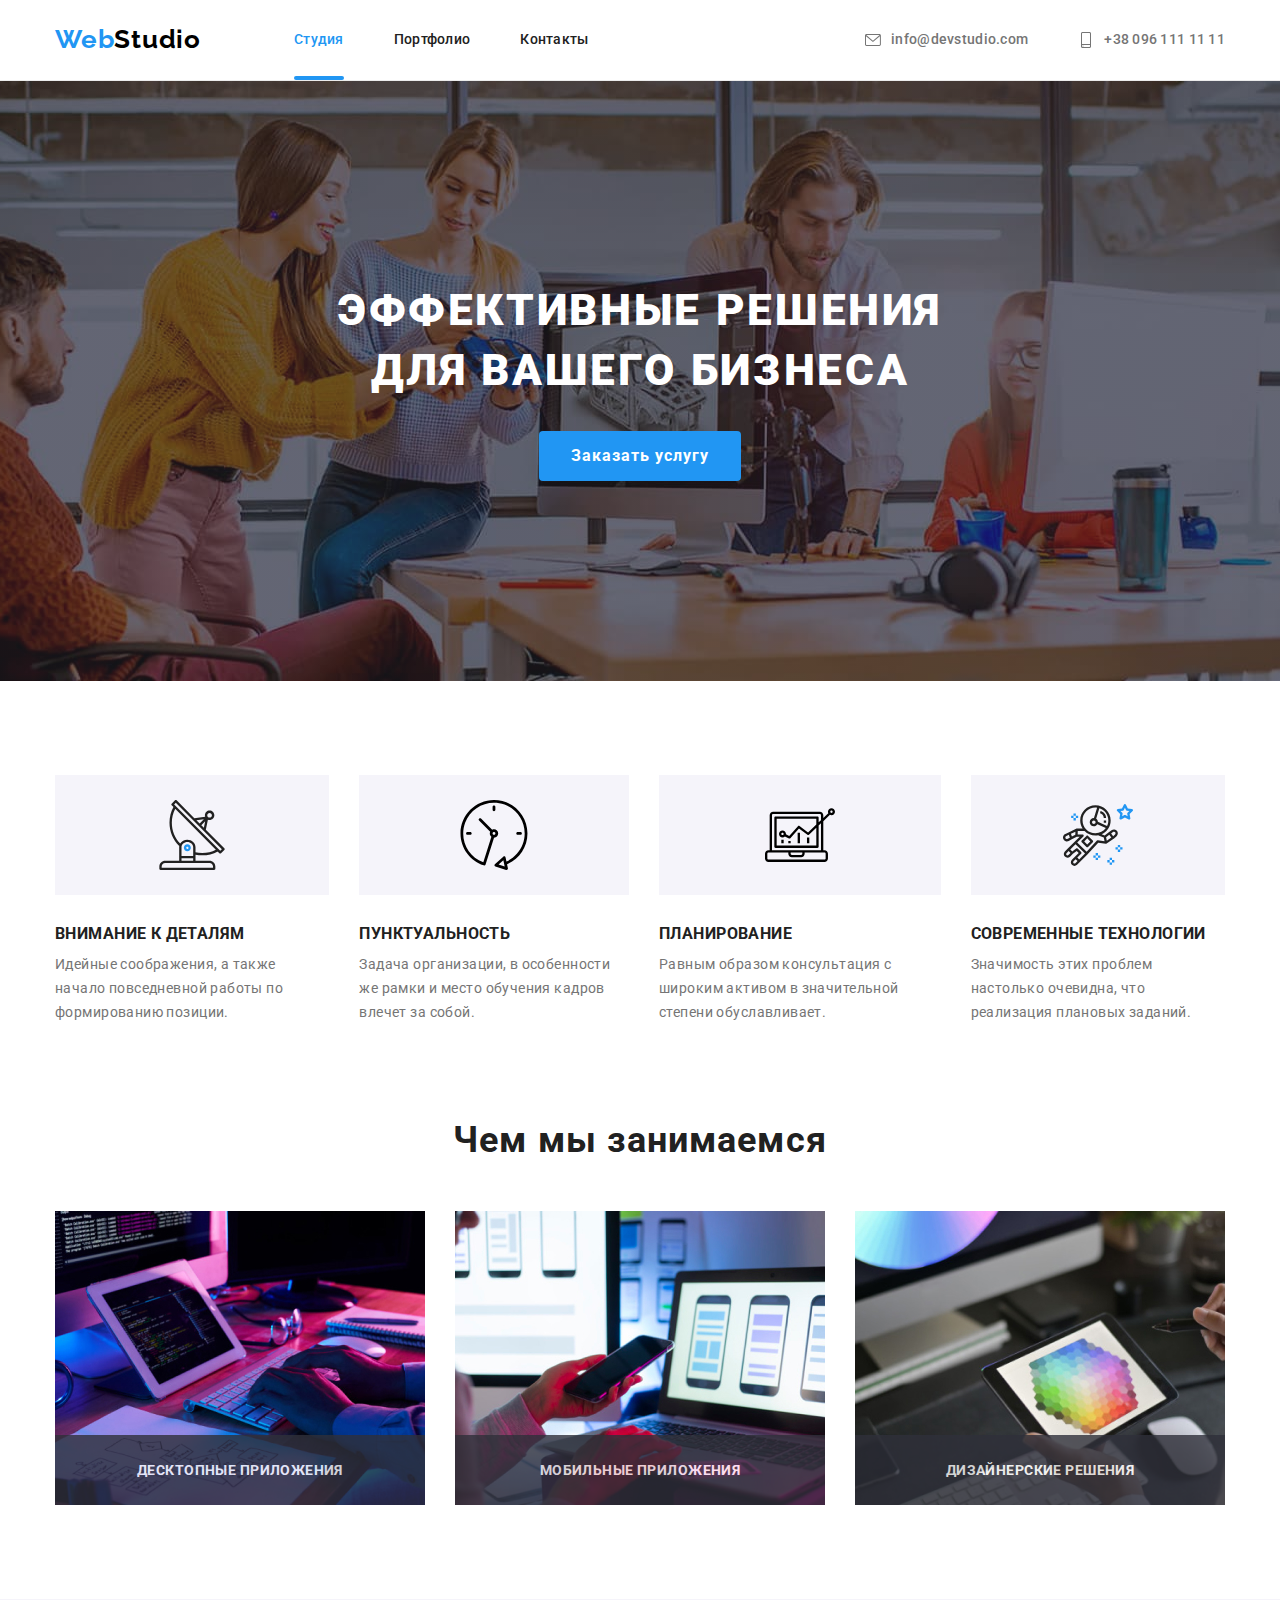
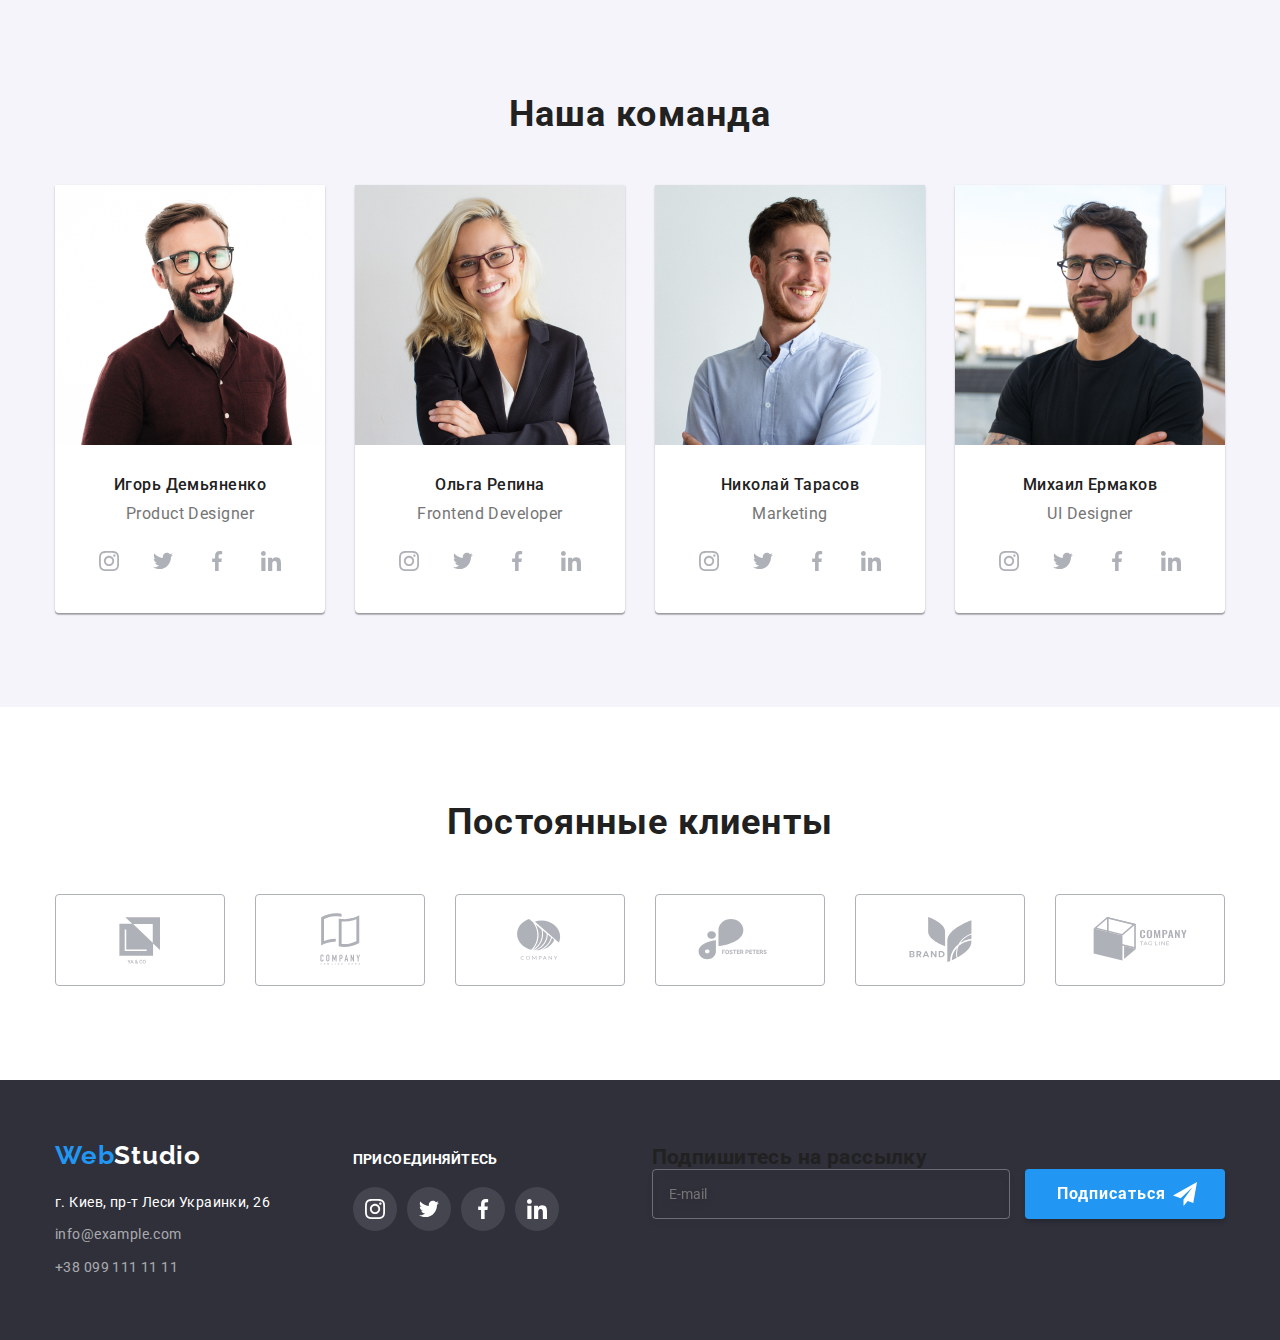
==== commit 393bf314: "Corektnew" ====
--- a/index.html
+++ b/index.html
@@ -233,27 +233,22 @@
             <div class="form-field">
             <label  for="name" class="form-label">Имя</label>
             <input class="form-input" type="text" name="user-name" id="name" autofocus />
-            <span>
-                <svg class="form-icon"><use href="./images/symbol-defs.svg#person-form"></use></svg>
-                </span>
+            <svg class="form-icon"><use href="./images/symbol-defs.svg#person-form"></use></svg>
             </div>
 
             <div class="form-field">
             <label for="tel">Телефон</label>
             <input  class="form-input" type="tel" name="tel" id="tel">
-            <span>
-                <svg class="form-icon"><use href="./images/symbol-defs.svg#phone-form"></use></svg>
-                </span>
-            </div>
+            <svg class="form-icon"><use href="./images/symbol-defs.svg#phone-form"></use></svg>
+            </div>
+
             <div class="form-field">
             <label for="mail">Почта</label>
             <input  class="form-input" type="email" name="mail" id="mail" autocomplete="on">
-            <span>
             <svg class="form-icon"><use href="./images/symbol-defs.svg#email-form"></use></svg>
-            </span>
-            </div>
-
-            <div class="form-field">
+            </div>
+
+            <div class="form-field lastfild">
             <label for="comment">Комментарий</label>
             <textarea  class="form-input" name="comment" id="comment" cols="44" rows="12" placeholder="Введите текст"></textarea>
             </div>
@@ -266,9 +261,7 @@
             </label>
             <!-- </div> -->
 
-            <div class="">
             <button type="submit" class="form-buton">Отправить</button>
-            </div>
         </form>
     </div>
 </div>
@@ -279,7 +272,7 @@
 </main>
 <footer class="footer">
     <div class="container adresa-link">
-        <div>
+        <div class="footer-adress">
         <a href="./" class="logo">Web<span class="logo-white">Studio</span></a>
         <address>
         <ul class="contakts list">
@@ -289,7 +282,7 @@
         </ul>
     </address>
     </div>
-        <div class="link"> 
+        <div class="footer-link link"> 
         <p class="link-title">присоединяйтесь</p>
         <ul class="link-list list">
             <li class="link-list-item"><a href="" class="link-list-ref"><svg class="link-list-icon"><use href="./images/symbol-defs.svg#instagram"></use></svg></a></li>
@@ -298,12 +291,12 @@
             <li class="link-list-item"><a href="" class="link-list-ref"><svg class="link-list-icon"><use href="./images/symbol-defs.svg#linkedin"></use></svg></a></li>
         </ul>
         </div>
-        <div class="FooterForm">
-            <h2 class="FooterForm-title">Подпишитесь на рассылку</h2>
-            <form class="FoterForm-box">
+        <div class="footerform">
+            <h2 class="footerform-title">Подпишитесь на рассылку</h2>
+            <form class="foterform-box">
                 <input type="text" id="mail" placeholder="E-mail" class="FoterForm-input">
                 <!-- <label for="mail" class="FooterForm-text">E-mail</label> -->
-                <button type="submit" class="FooterForm-button">Подписаться</button>
+                <button type="submit" class="footerform-button">Подписаться</button>
             </form>
         </div>
     </div>
--- a/css/style.css
+++ b/css/style.css
@@ -179,7 +179,6 @@
     background-color: var(--bgc-footer-color);
     padding-top: 60px;
     padding-bottom: 60px;
-    display: flex;
 }
 
 .logo-white{
@@ -624,7 +623,6 @@
 
    .adresa-link{
     align-items: baseline;
-    justify-content: space-between;
     display: flex;
    }
 
@@ -811,7 +809,6 @@
     padding: 12px 16px;
     width: 100%;
     height: 120px;
-    margin-bottom: 10px;
    }
 
    .form-title{
@@ -828,7 +825,7 @@
 
    }
 
-   .FooterForm{
+   .footerform{
     
    }
 
@@ -856,9 +853,10 @@
     border-radius: 4px;
     background-color: rgba(33, 150, 243, 0);
     padding-left: 16px;
-   }
-
-   .FoterForm-input::placeholder{
+    cursor: pointer;
+   }
+
+   .foterform-input::placeholder{
     color: rgba(255, 255, 255, 0.6);
 
     font-family: 'Roboto';
@@ -869,7 +867,7 @@
     letter-spacing: 0.03em;
    }
 
-   .FooterForm-button{
+   .footerform-button{
     position: relative;
     width: 200px;
     height: 50px;
@@ -877,6 +875,8 @@
     box-shadow: 0px 4px 4px rgba(0, 0, 0, 0.15);
     border-radius: 4px;
     margin-left: 12px;
+    border: none;
+    cursor: pointer;
 
 
     font-weight: 700;
@@ -887,7 +887,7 @@
     color: #FFFFFF;
    }
 
-   .FooterForm-button::after{
+   .footerform-button::after{
     position: absolute;
     top: 50%;
     transform: translateY(-50%);
@@ -897,6 +897,7 @@
     width: 24px;
     height: 24px;
     background-image: url(../images/iconsend.svg);
+    cursor: pointer;
    }
 
 /* .FooterForm-text{
@@ -928,17 +929,19 @@
     margin-right: auto;
     justify-content: center;
     align-items: center;
+    color: var(--second-text-color);
+    cursor: pointer;
 }
 
 .text-link{
     color: var(--acent-color);
-    margin-left: 2px;
+    margin-left: 4px;
 
 }
 
 .form-buton{   
     display: block;
-    margin-top: 40px; 
+    margin-top: 30px; 
     margin-left: auto;
     margin-right: auto;
     background: #188CE8;
@@ -947,6 +950,7 @@
     width: 200px;
     height: 50px;
     cursor: pointer;
+    border: none;
 
 
     font-weight: 700;
@@ -969,6 +973,7 @@
     border: 1px solid rgba(33, 33, 33, 0.2);
     border-radius: 4px;
     padding: 42px;
+    height: 40px;
 }
 
 .form-icon{
@@ -1011,4 +1016,17 @@
     background-origin:border-box;
     border-color: transparent;
     margin-right: 8px;
+}
+
+.lastfild{
+    margin-bottom: 0;
+}
+
+.footer-adress{
+    margin-right: 70px;
+    flex-grow: 1;
+}
+
+.footer-link{
+    margin-right: 93px;
 }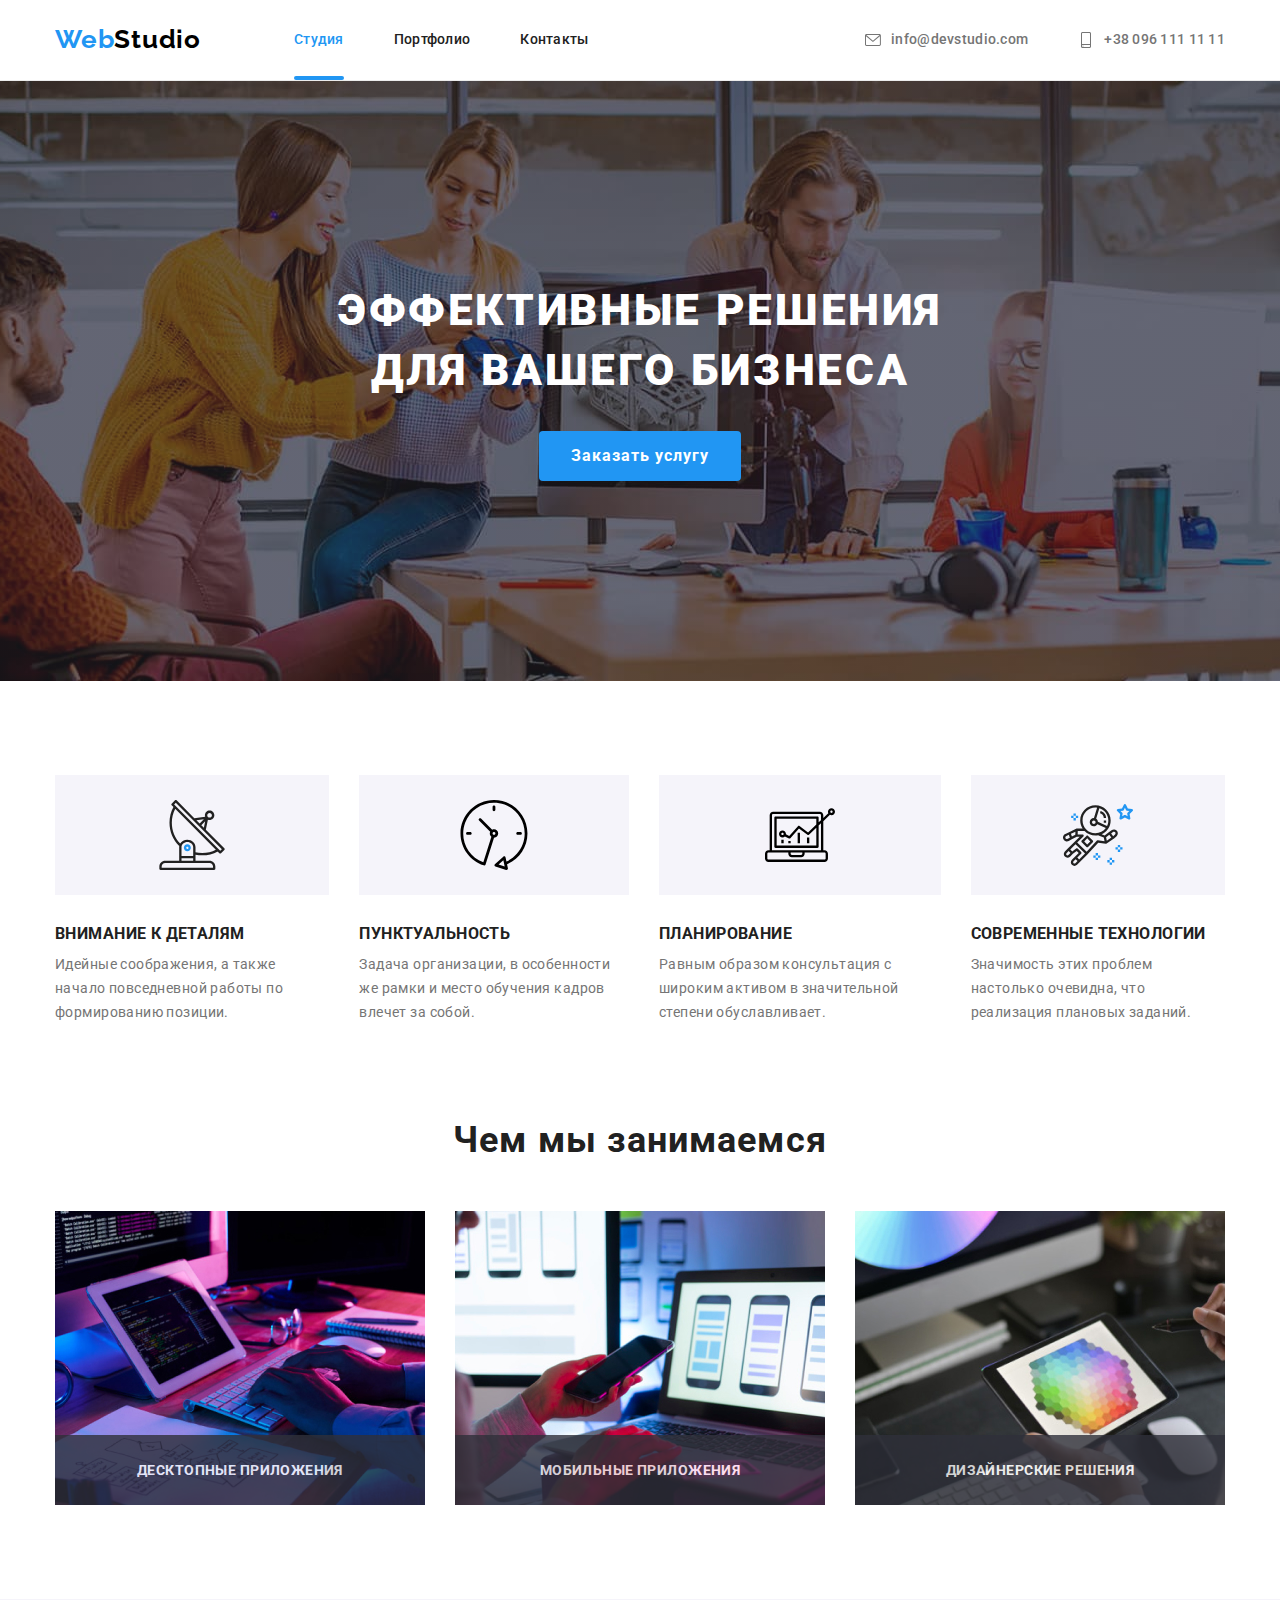
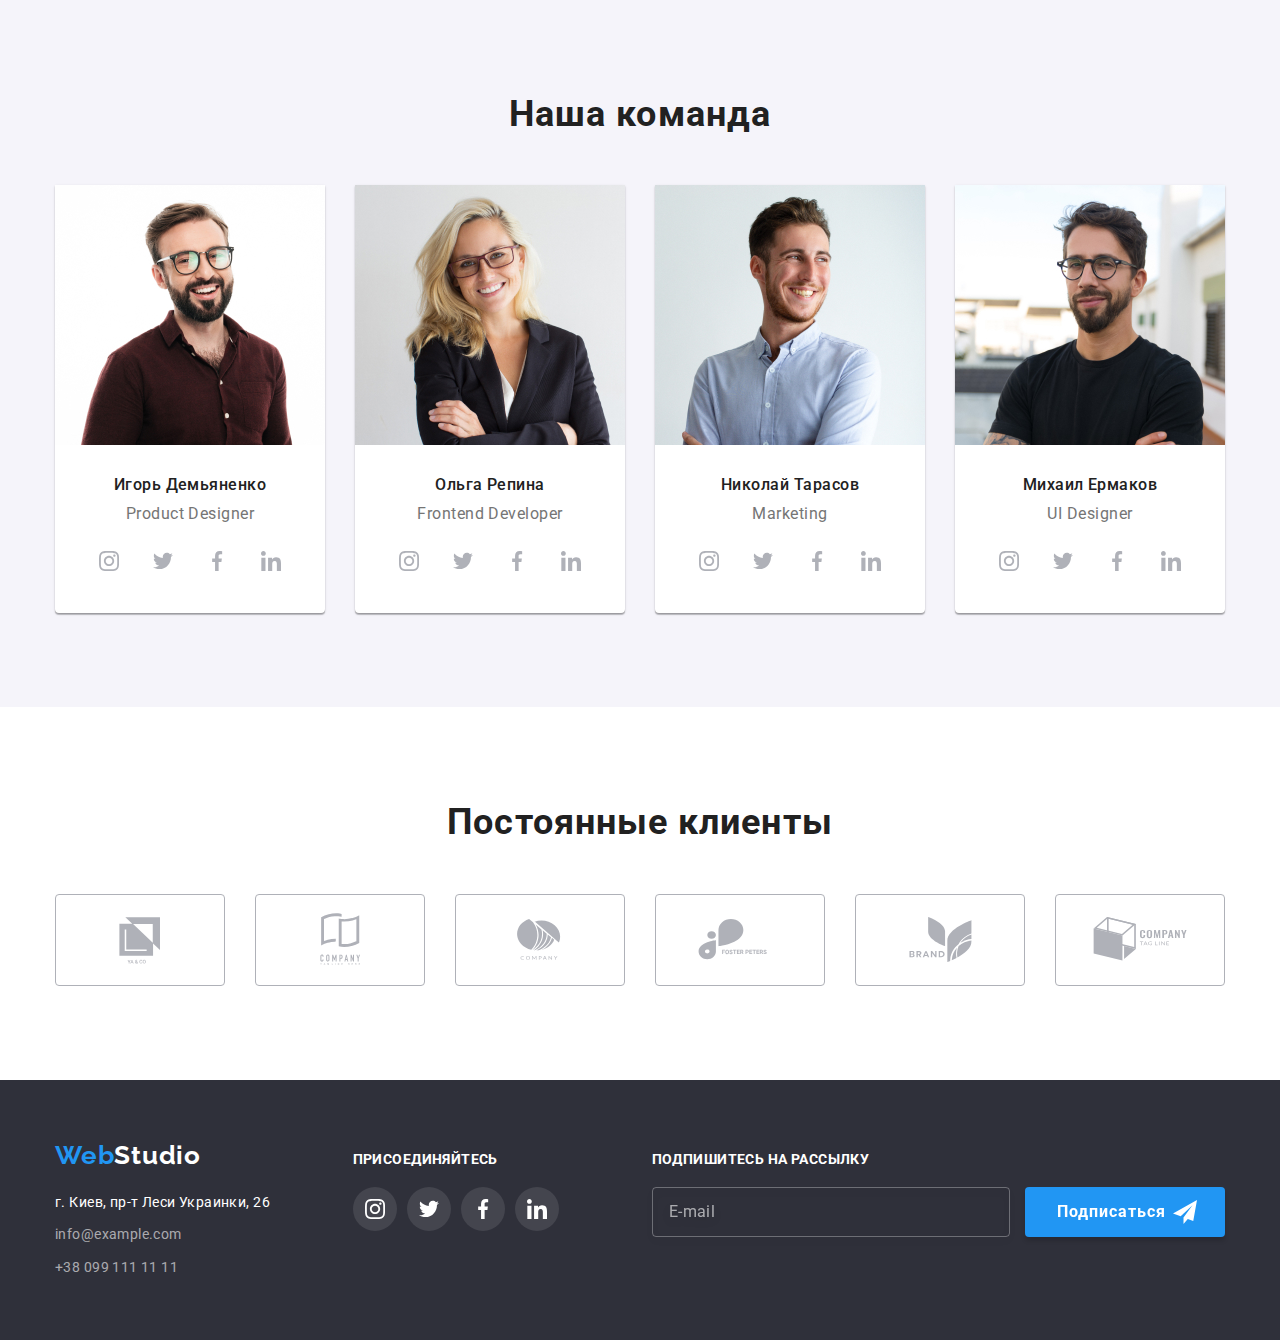
==== commit 90a6cac7: "KorektF" ====
--- a/index.html
+++ b/index.html
@@ -293,8 +293,8 @@
         </div>
         <div class="footerform">
             <h2 class="footerform-title">Подпишитесь на рассылку</h2>
-            <form class="foterform-box">
-                <input type="text" id="mail" placeholder="E-mail" class="FoterForm-input">
+            <form class="footerform-box">
+                <input type="text" id="mail" placeholder="E-mail" class="foterform-input">
                 <!-- <label for="mail" class="FooterForm-text">E-mail</label> -->
                 <button type="submit" class="footerform-button">Подписаться</button>
             </form>
--- a/css/style.css
+++ b/css/style.css
@@ -829,7 +829,7 @@
     
    }
 
-   .FooterForm-title{
+   .footerform-title{
     margin-bottom: 20px;
     font-family: 'Roboto';
     font-style: normal;
@@ -844,7 +844,7 @@
 
    }
 
-   .FoterForm-input{
+   .foterform-input{
     
     width: 358px;
     height: 50px;
@@ -918,7 +918,7 @@
 
 } */
 
-.FoterForm-box{
+.foterform-box{
     position: relative;
 }
 
